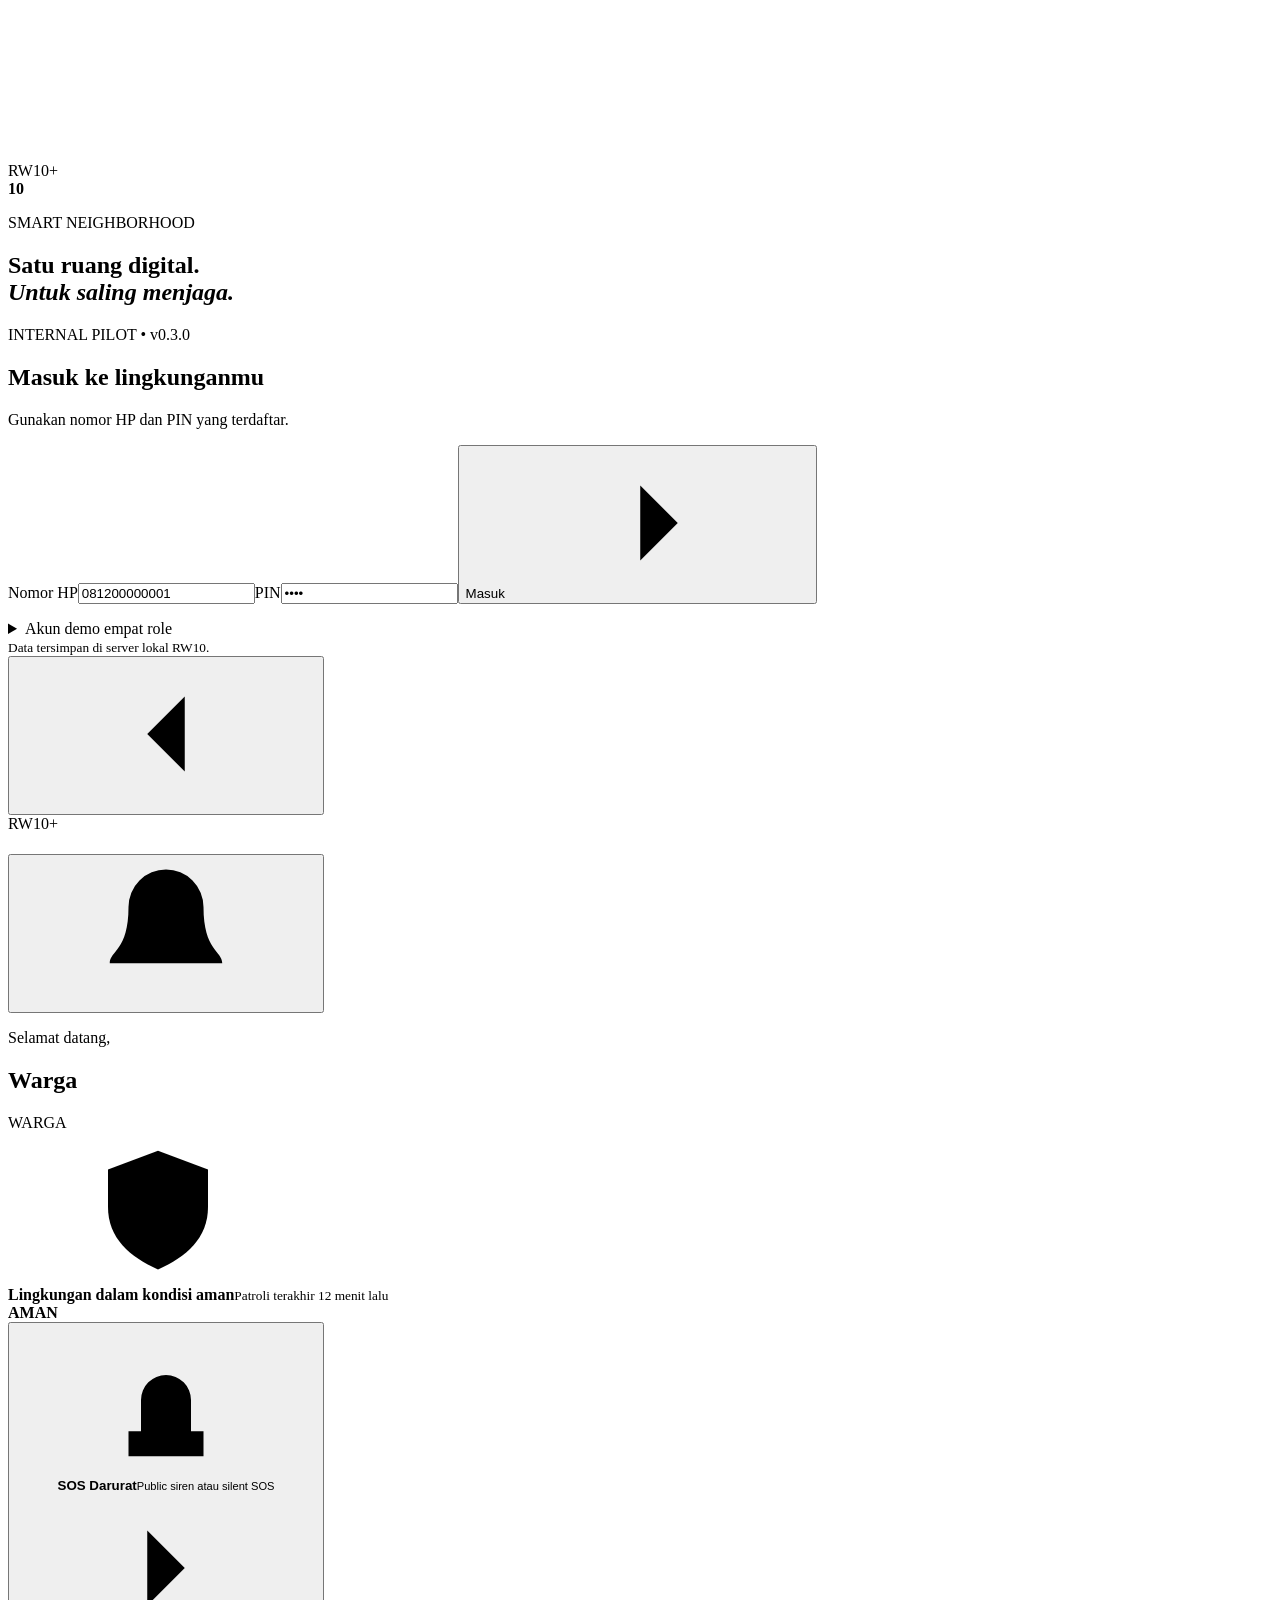
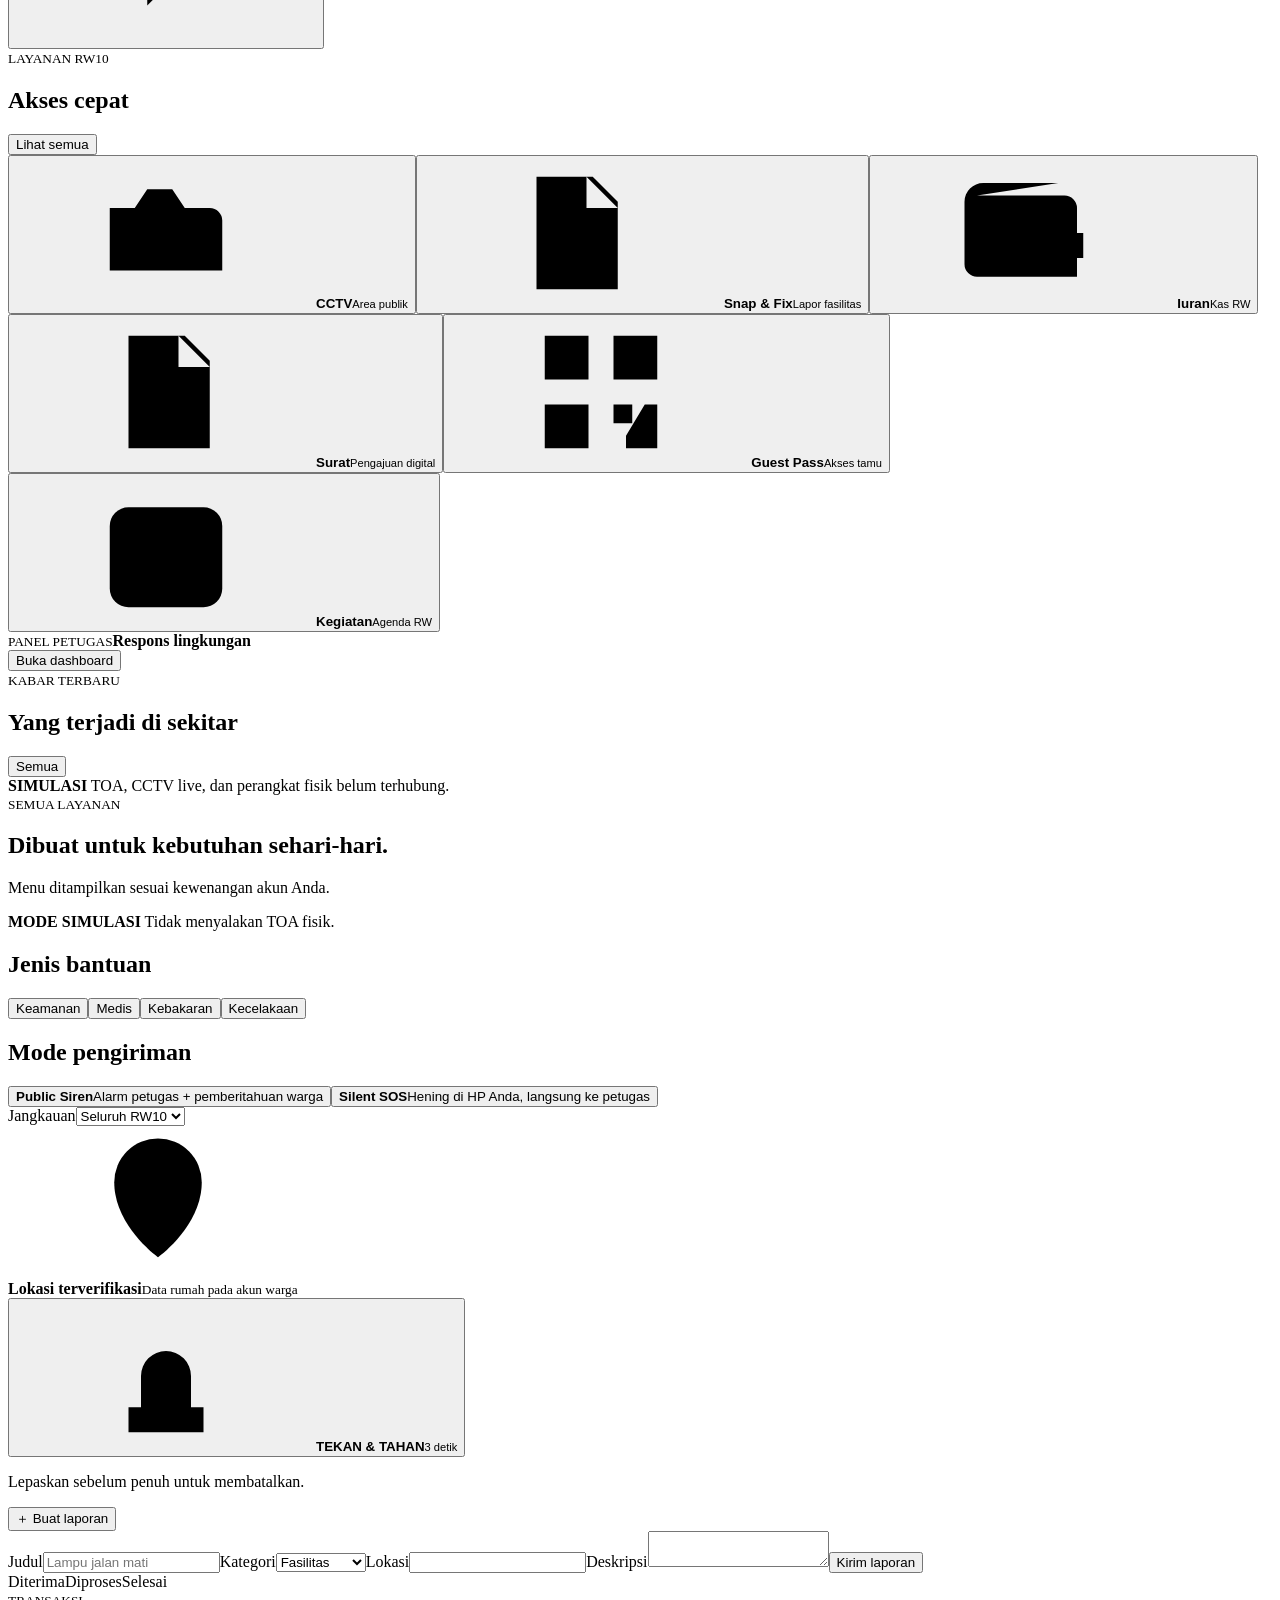
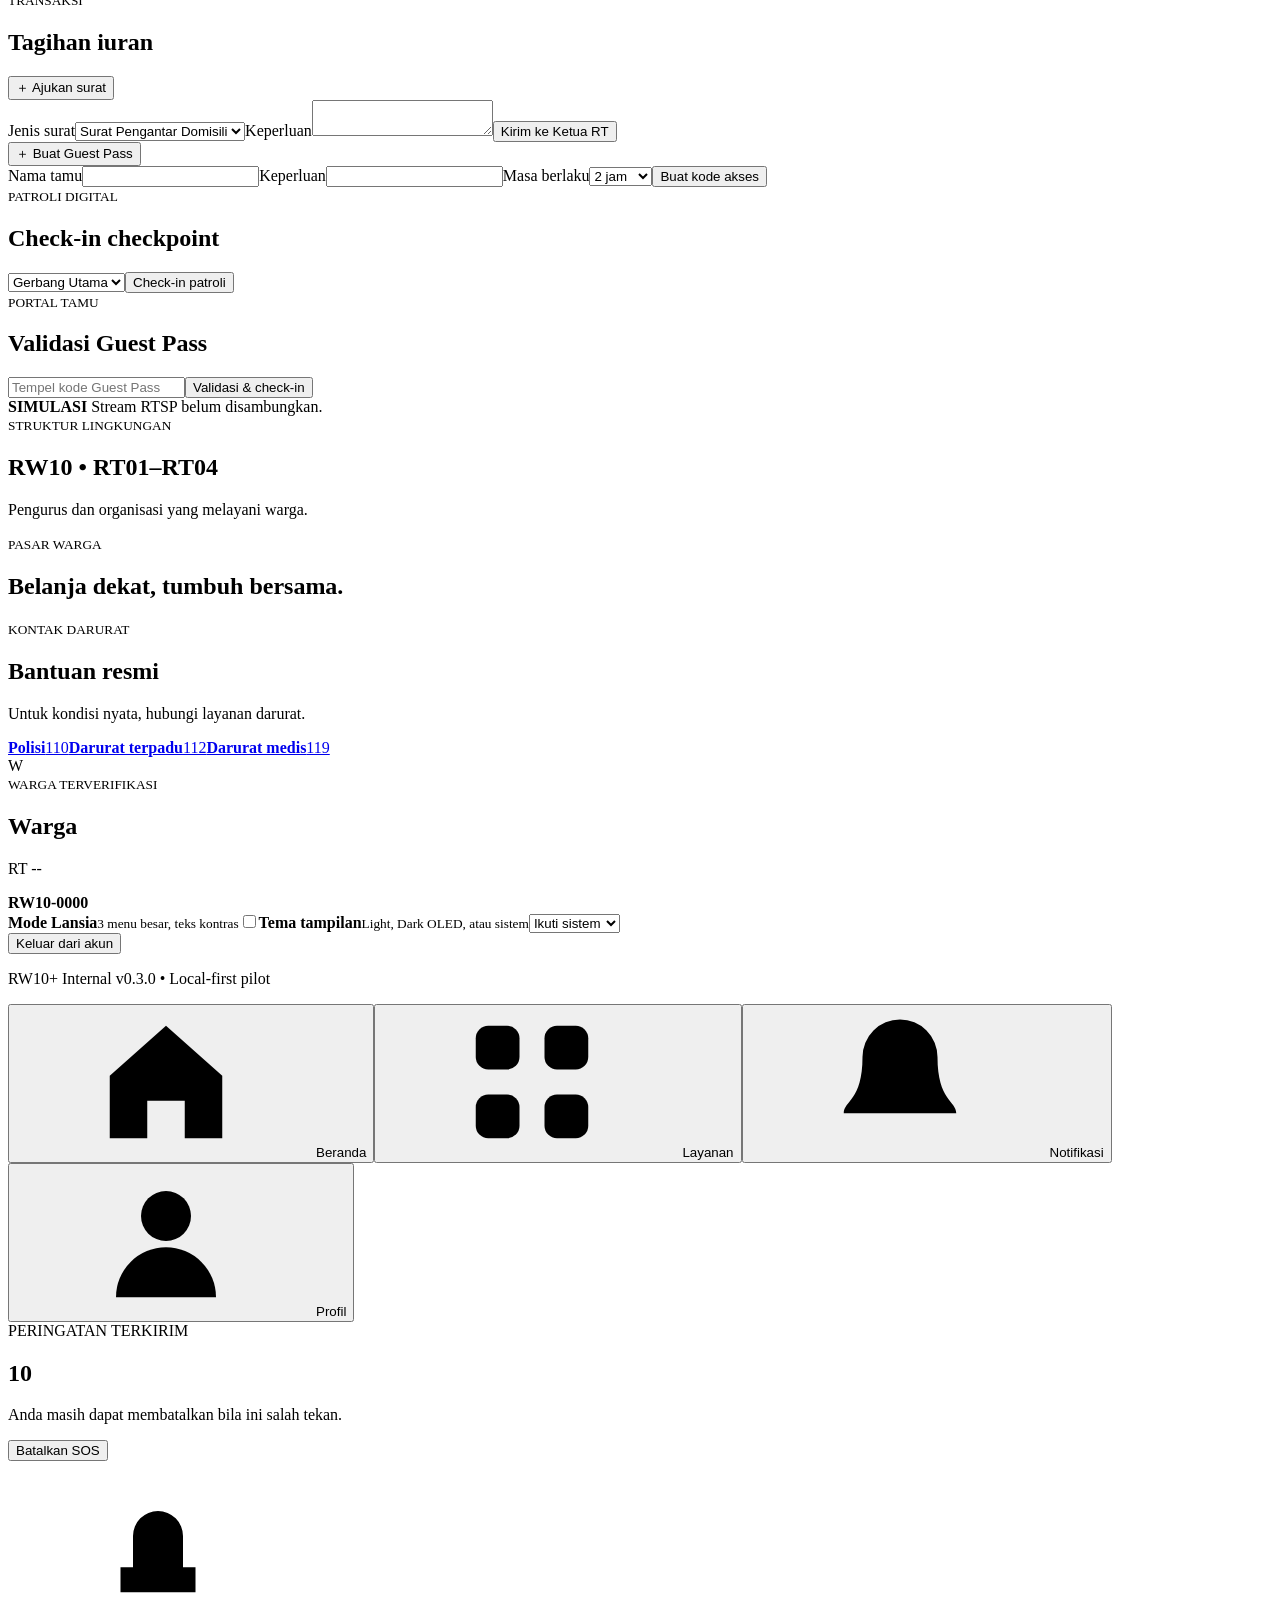
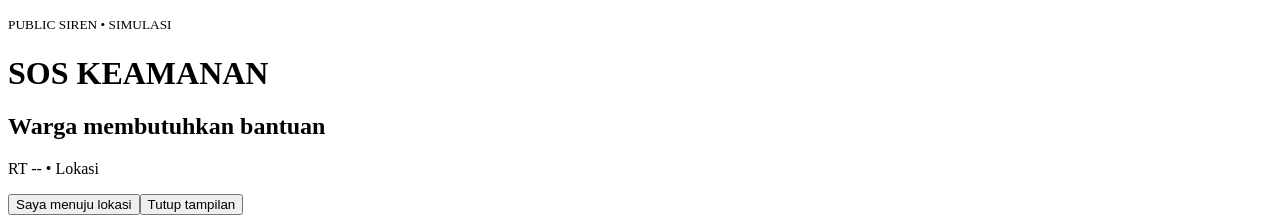
==== static/index.html @ 7b60e895 "Initial release RW10 Plus v0.3.0" ====
<!doctype html>
<html lang="id"><head><meta charset="utf-8"><meta name="viewport" content="width=device-width,initial-scale=1,viewport-fit=cover"><meta name="theme-color" content="#f5f7fb"><meta name="description" content="RW10+ — layanan digital warga RW10"><link rel="manifest" href="/manifest.webmanifest?v=0.3.0"><link rel="icon" href="/icon.svg" type="image/svg+xml"><link rel="stylesheet" href="/styles.css?v=0.3.0"><title>RW10+</title></head>
<body>
<svg class="sprite" aria-hidden="true">
<symbol id="i-home" viewBox="0 0 24 24"><path d="m3 11 9-8 9 8v10h-6v-6H9v6H3z"/></symbol><symbol id="i-grid" viewBox="0 0 24 24"><rect x="3" y="3" width="7" height="7" rx="2"/><rect x="14" y="3" width="7" height="7" rx="2"/><rect x="3" y="14" width="7" height="7" rx="2"/><rect x="14" y="14" width="7" height="7" rx="2"/></symbol><symbol id="i-bell" viewBox="0 0 24 24"><path d="M18 8a6 6 0 0 0-12 0c0 7-3 7-3 9h18c0-2-3-2-3-9M10 21h4"/></symbol><symbol id="i-user" viewBox="0 0 24 24"><circle cx="12" cy="8" r="4"/><path d="M4 21a8 8 0 0 1 16 0"/></symbol><symbol id="i-shield" viewBox="0 0 24 24"><path d="M12 3 4 6v6c0 5 3.5 8 8 10 4.5-2 8-5 8-10V6z"/><path d="m9 12 2 2 4-5"/></symbol><symbol id="i-sos" viewBox="0 0 24 24"><path d="M12 3v3M4.2 6.2l2.1 2.1M19.8 6.2l-2.1 2.1M3 14h3M18 14h3M8 17v-5a4 4 0 0 1 8 0v5M6 21h12v-4H6z"/></symbol><symbol id="i-camera" viewBox="0 0 24 24"><path d="M15 8h4a2 2 0 0 1 2 2v8H3V8h4l2-3h4l2 3Z"/><circle cx="12" cy="13" r="3"/></symbol><symbol id="i-report" viewBox="0 0 24 24"><path d="M6 3h9l4 4v14H6zM14 3v5h5M9 12h7M9 16h5"/></symbol><symbol id="i-wallet" viewBox="0 0 24 24"><path d="M4 6h14a2 2 0 0 1 2 2v11H4a2 2 0 0 1-2-2V7a3 3 0 0 1 3-3h12"/><path d="M15 12h6v4h-6z"/></symbol><symbol id="i-letter" viewBox="0 0 24 24"><path d="M6 3h9l4 4v14H6zM14 3v5h5M9 12h6M9 16h6"/></symbol><symbol id="i-qr" viewBox="0 0 24 24"><path d="M3 3h7v7H3zM14 3h7v7h-7zM3 14h7v7H3zM14 14h3v3h-3zM19 14h2v7h-5v-2M14 19v2"/></symbol><symbol id="i-patrol" viewBox="0 0 24 24"><path d="M12 21s7-5 7-12a7 7 0 1 0-14 0c0 7 7 12 7 12Z"/><circle cx="12" cy="9" r="2"/></symbol><symbol id="i-calendar" viewBox="0 0 24 24"><rect x="3" y="5" width="18" height="16" rx="3"/><path d="M8 3v4M16 3v4M3 10h18"/></symbol><symbol id="i-org" viewBox="0 0 24 24"><circle cx="12" cy="5" r="2"/><circle cx="5" cy="19" r="2"/><circle cx="19" cy="19" r="2"/><path d="M12 7v5M5 17v-3h14v3"/></symbol><symbol id="i-store" viewBox="0 0 24 24"><path d="M4 10v11h16V10M3 10l2-7h14l2 7a3 3 0 0 1-5 2 3 3 0 0 1-4 0 3 3 0 0 1-4 0 3 3 0 0 1-5-2Z"/></symbol><symbol id="i-vote" viewBox="0 0 24 24"><path d="m8 8 4-4 4 4-4 4zM5 13h14l2 8H3z"/></symbol><symbol id="i-phone" viewBox="0 0 24 24"><path d="M5 3h4l2 5-3 2c2 4 4 6 8 8l2-3 4 2v4c0 1-1 2-2 2C10 22 2 14 3 5c0-1 1-2 2-2Z"/></symbol><symbol id="i-chevron" viewBox="0 0 24 24"><path d="m9 18 6-6-6-6"/></symbol><symbol id="i-back" viewBox="0 0 24 24"><path d="m15 18-6-6 6-6"/></symbol><symbol id="i-moon" viewBox="0 0 24 24"><path d="M20 16A8 8 0 0 1 8 4a8 8 0 1 0 12 12Z"/></symbol>
</svg>
<main id="login" class="login"><section class="login-visual"><div class="brand">RW10<span>+</span></div><div class="signal"><i></i><i></i><i></i><b>10</b></div><div><p>SMART NEIGHBORHOOD</p><h1>Satu ruang digital.<br><em>Untuk saling menjaga.</em></h1></div></section><section class="login-card"><span class="version">INTERNAL PILOT • v0.3.0</span><h2>Masuk ke lingkunganmu</h2><p>Gunakan nomor HP dan PIN yang terdaftar.</p><form id="login-form"><label>Nomor HP<input id="phone" value="081200000001" inputmode="tel" autocomplete="username" required></label><label>PIN<input id="pin" value="0101" type="password" inputmode="numeric" autocomplete="current-password" required></label><button class="button primary" type="submit">Masuk <svg><use href="#i-chevron"/></svg></button><p id="login-error" class="error" role="alert"></p></form><details><summary>Akun demo empat role</summary><p>Warga 081200000001 / 0101<br>Ketua RT 081200000003 / 0303<br>Pengurus RW 081200000010 / 1010<br>Satpam 081200000002 / 0202</p></details><small class="secure">Data tersimpan di server lokal RW10.</small></section></main>
<div id="app" class="app hidden"><header class="topbar"><button id="back" class="icon-button hidden" aria-label="Kembali"><svg><use href="#i-back"/></svg></button><div id="top-brand" class="brand">RW10<span>+</span></div><h1 id="page-title" class="hidden"></h1><button class="icon-button" data-view="notifications" aria-label="Notifikasi"><svg><use href="#i-bell"/></svg><i id="notification-dot"></i></button></header><main class="content">
<section id="view-home" class="view active"><div class="hello"><div><p id="greeting">Selamat datang,</p><h1 id="user-name">Warga</h1></div><span id="role-pill" class="role-pill">WARGA</span></div><article id="safety-card" class="safety-card"><span><svg><use href="#i-shield"/></svg></span><div><strong id="safety-title">Lingkungan dalam kondisi aman</strong><small id="safety-detail">Patroli terakhir 12 menit lalu</small></div><b>AMAN</b></article><button class="sos-banner" data-view="sos"><span><svg><use href="#i-sos"/></svg></span><div><strong>SOS Darurat</strong><small>Public siren atau silent SOS</small></div><svg><use href="#i-chevron"/></svg></button><div class="section-title"><div><small>LAYANAN RW10</small><h2>Akses cepat</h2></div><button data-view="services">Lihat semua</button></div><div id="service-grid" class="service-grid"><button data-view="cctv" class="tile blue"><span><svg><use href="#i-camera"/></svg></span><strong>CCTV</strong><small>Area publik</small></button><button data-view="complaints" class="tile amber"><span><svg><use href="#i-report"/></svg></span><strong>Snap & Fix</strong><small>Lapor fasilitas</small></button><button data-view="dues" class="tile green"><span><svg><use href="#i-wallet"/></svg></span><strong>Iuran</strong><small>Kas RW</small></button><button data-view="letters" class="tile violet"><span><svg><use href="#i-letter"/></svg></span><strong>Surat</strong><small>Pengajuan digital</small></button><button data-view="guest" class="tile cyan"><span><svg><use href="#i-qr"/></svg></span><strong>Guest Pass</strong><small>Akses tamu</small></button><button data-view="activities" class="tile coral"><span><svg><use href="#i-calendar"/></svg></span><strong>Kegiatan</strong><small>Agenda RW</small></button></div><div id="staff-shortcut" class="staff-shortcut hidden"><div><small>PANEL PETUGAS</small><strong id="staff-summary">Respons lingkungan</strong></div><button data-view="operations">Buka dashboard</button></div><div class="section-title"><div><small>KABAR TERBARU</small><h2>Yang terjadi di sekitar</h2></div><button data-view="news">Semua</button></div><div id="home-feed" class="stack"></div><div class="simulation"><b>SIMULASI</b> TOA, CCTV live, dan perangkat fisik belum terhubung.</div></section>
<section id="view-services" class="view"><div class="page-lead"><small>SEMUA LAYANAN</small><h2>Dibuat untuk kebutuhan sehari-hari.</h2><p>Menu ditampilkan sesuai kewenangan akun Anda.</p></div><div id="all-services" class="directory"></div></section>
<section id="view-sos" class="view sos-page"><div class="simulation"><b>MODE SIMULASI</b> Tidak menyalakan TOA fisik.</div><h2>Jenis bantuan</h2><div id="sos-categories" class="choice-grid"><button class="active" data-value="keamanan">Keamanan</button><button data-value="medis">Medis</button><button data-value="kebakaran">Kebakaran</button><button data-value="kecelakaan">Kecelakaan</button></div><h2>Mode pengiriman</h2><div id="sos-modes" class="mode-cards"><button class="active" data-value="public"><b>Public Siren</b><span>Alarm petugas + pemberitahuan warga</span></button><button data-value="silent"><b>Silent SOS</b><span>Hening di HP Anda, langsung ke petugas</span></button></div><label>Jangkauan<select id="sos-scope"><option value="rw">Seluruh RW10</option><option value="rt">RT saya</option><option value="petugas">Petugas saja</option></select></label><div class="location"><svg><use href="#i-patrol"/></svg><div><strong id="sos-location">Lokasi terverifikasi</strong><small>Data rumah pada akun warga</small></div></div><div class="hold"><div id="hold-ring"></div><button id="hold-button"><svg><use href="#i-sos"/></svg><strong>TEKAN & TAHAN</strong><small>3 detik</small></button></div><p id="sos-help">Lepaskan sebelum penuh untuk membatalkan.</p></section>
<section id="view-complaints" class="view"><button id="new-complaint" class="button primary">＋ Buat laporan</button><form id="complaint-form" class="form-card hidden"><label>Judul<input id="complaint-title" placeholder="Lampu jalan mati" required></label><label>Kategori<select id="complaint-category"><option>Fasilitas</option><option>Kebersihan</option><option>Keamanan</option><option>Pelayanan</option></select></label><label>Lokasi<input id="complaint-location" required></label><label>Deskripsi<textarea id="complaint-description" required></textarea></label><button class="button primary">Kirim laporan</button></form><div class="kanban-labels"><span>Diterima</span><span>Diproses</span><span>Selesai</span></div><div id="complaint-list" class="stack"></div></section>
<section id="view-dues" class="view"><div id="finance-rings" class="rings"></div><div class="section-title"><div><small>TRANSAKSI</small><h2>Tagihan iuran</h2></div></div><div id="invoice-list" class="stack"></div></section>
<section id="view-letters" class="view"><button id="new-letter" class="button primary">＋ Ajukan surat</button><form id="letter-form" class="form-card hidden"><label>Jenis surat<select id="letter-type"><option>Surat Pengantar Domisili</option><option>Surat Pengantar SKCK</option><option>Surat Pengantar Usaha</option><option>Surat Keterangan Umum</option></select></label><label>Keperluan<textarea id="letter-purpose" required></textarea></label><button class="button primary">Kirim ke Ketua RT</button></form><div id="letter-list" class="stack"></div></section>
<section id="view-guest" class="view"><div id="guest-create"><button id="new-guest" class="button primary">＋ Buat Guest Pass</button><form id="guest-form" class="form-card hidden"><label>Nama tamu<input id="guest-name" required></label><label>Keperluan<input id="guest-purpose" required></label><label>Masa berlaku<select id="guest-duration"><option value="2">2 jam</option><option value="8">8 jam</option><option value="24">24 jam</option></select></label><button class="button primary">Buat kode akses</button></form></div><div id="guest-result"></div><div id="guest-list" class="stack"></div></section>
<section id="view-operations" class="view"><div id="active-alerts" class="stack"></div><div id="patrol-panel" class="panel hidden"><div class="section-title"><div><small>PATROLI DIGITAL</small><h2>Check-in checkpoint</h2></div></div><select id="checkpoint"><option>Gerbang Utama</option><option>Pos Utara</option><option>Lapangan</option><option>Pos RW10</option><option>Jalan RT 04</option></select><button id="patrol-checkin" class="button primary">Check-in patroli</button></div><div id="scan-panel" class="panel hidden"><div class="section-title"><div><small>PORTAL TAMU</small><h2>Validasi Guest Pass</h2></div></div><input id="scan-token" placeholder="Tempel kode Guest Pass"><button id="scan-guest" class="button primary">Validasi & check-in</button><div id="scan-result"></div></div></section>
<section id="view-cctv" class="view"><div id="camera-list" class="camera-list"></div><div class="simulation"><b>SIMULASI</b> Stream RTSP belum disambungkan.</div></section><section id="view-activities" class="view"><div id="activity-list" class="stack"></div></section><section id="view-news" class="view"><div id="news-list" class="stack"></div></section><section id="view-organization" class="view"><div class="hero-card"><small>STRUKTUR LINGKUNGAN</small><h2>RW10 • RT01–RT04</h2><p>Pengurus dan organisasi yang melayani warga.</p></div><div id="organization-list" class="stack"></div></section><section id="view-market" class="view"><div class="page-lead"><small>PASAR WARGA</small><h2>Belanja dekat, tumbuh bersama.</h2></div><div id="market-list" class="market-grid"></div></section><section id="view-voting" class="view"><div id="voting-list" class="stack"></div></section><section id="view-contacts" class="view"><div class="hero-card red"><small>KONTAK DARURAT</small><h2>Bantuan resmi</h2><p>Untuk kondisi nyata, hubungi layanan darurat.</p></div><div class="directory"><a href="tel:110"><b>Polisi</b><span>110</span></a><a href="tel:112"><b>Darurat terpadu</b><span>112</span></a><a href="tel:119"><b>Darurat medis</b><span>119</span></a></div></section>
<section id="view-notifications" class="view"><div id="notification-list" class="stack"></div></section><section id="view-profile" class="view"><article class="profile-card"><span id="avatar">W</span><div><small id="profile-role">WARGA TERVERIFIKASI</small><h2 id="profile-name">Warga</h2><p id="profile-address">RT --</p></div><b id="member-id">RW10-0000</b></article><div class="settings"><label><span><b>Mode Lansia</b><small>3 menu besar, teks kontras</small></span><input id="elderly-toggle" type="checkbox" role="switch"></label><label><span><b>Tema tampilan</b><small>Light, Dark OLED, atau sistem</small></span><select id="theme-select"><option value="system">Ikuti sistem</option><option value="light">Light</option><option value="dark">Dark OLED</option></select></label></div><button id="logout" class="button ghost danger">Keluar dari akun</button><p class="build">RW10+ Internal v0.3.0 • Local-first pilot</p></section>
</main><nav id="bottom-nav" class="bottom-nav"><button class="active" data-view="home"><svg><use href="#i-home"/></svg><span>Beranda</span></button><button data-view="services"><svg><use href="#i-grid"/></svg><span>Layanan</span></button><button data-view="notifications"><svg><use href="#i-bell"/></svg><span>Notifikasi</span></button><button data-view="profile"><svg><use href="#i-user"/></svg><span>Profil</span></button></nav></div>
<div id="cancel-overlay" class="overlay hidden"><div class="modal emergency-modal"><span>PERINGATAN TERKIRIM</span><h2 id="cancel-count">10</h2><p>Anda masih dapat membatalkan bila ini salah tekan.</p><button id="cancel-sos" class="button light">Batalkan SOS</button></div></div><div id="alarm-overlay" class="overlay alarm hidden"><div class="alarm-icon"><svg><use href="#i-sos"/></svg></div><small id="alarm-mode">PUBLIC SIREN • SIMULASI</small><h1 id="alarm-title">SOS KEAMANAN</h1><h2 id="alarm-person">Warga membutuhkan bantuan</h2><p id="alarm-place">RT -- • Lokasi</p><button id="respond-sos" class="button light">Saya menuju lokasi</button><button id="dismiss-alarm" class="button outline-light">Tutup tampilan</button></div><div id="toast" class="toast hidden" role="status"></div><script src="/app.js?v=0.3.0" defer></script></body></html>
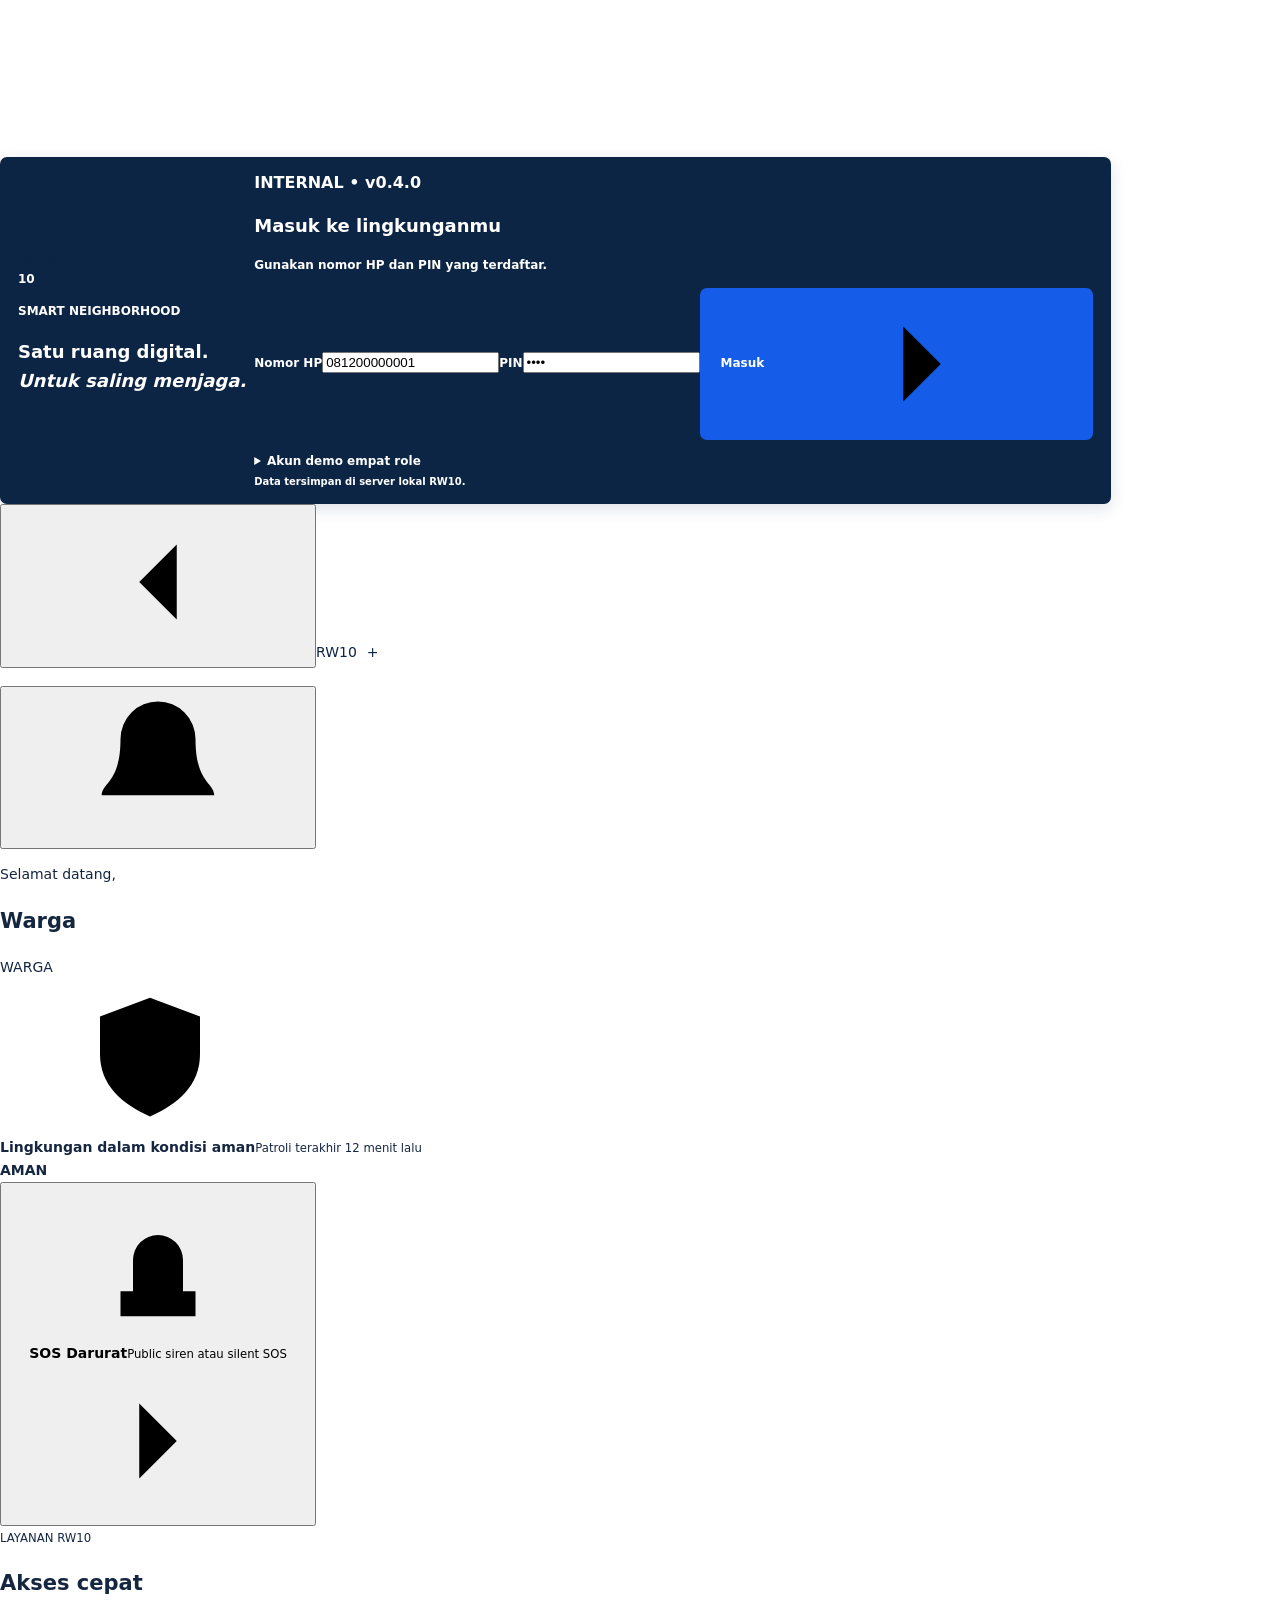
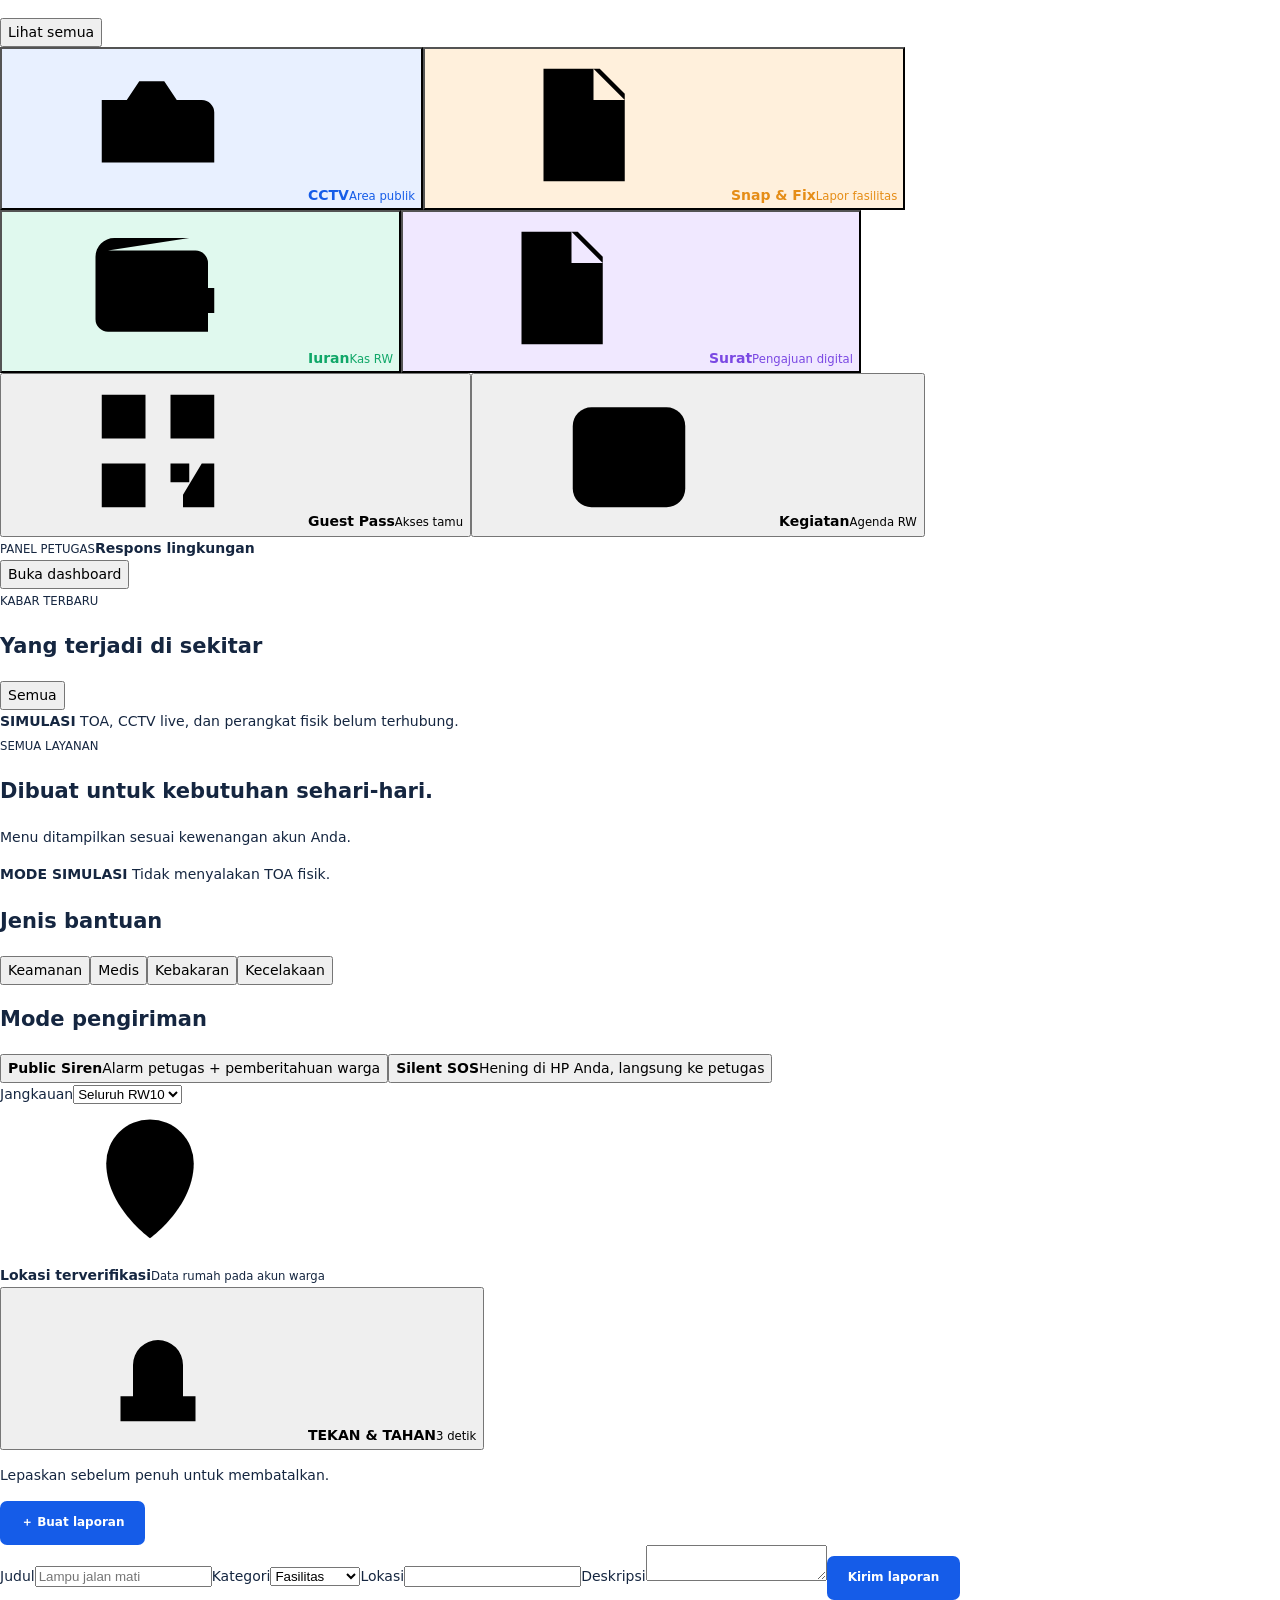
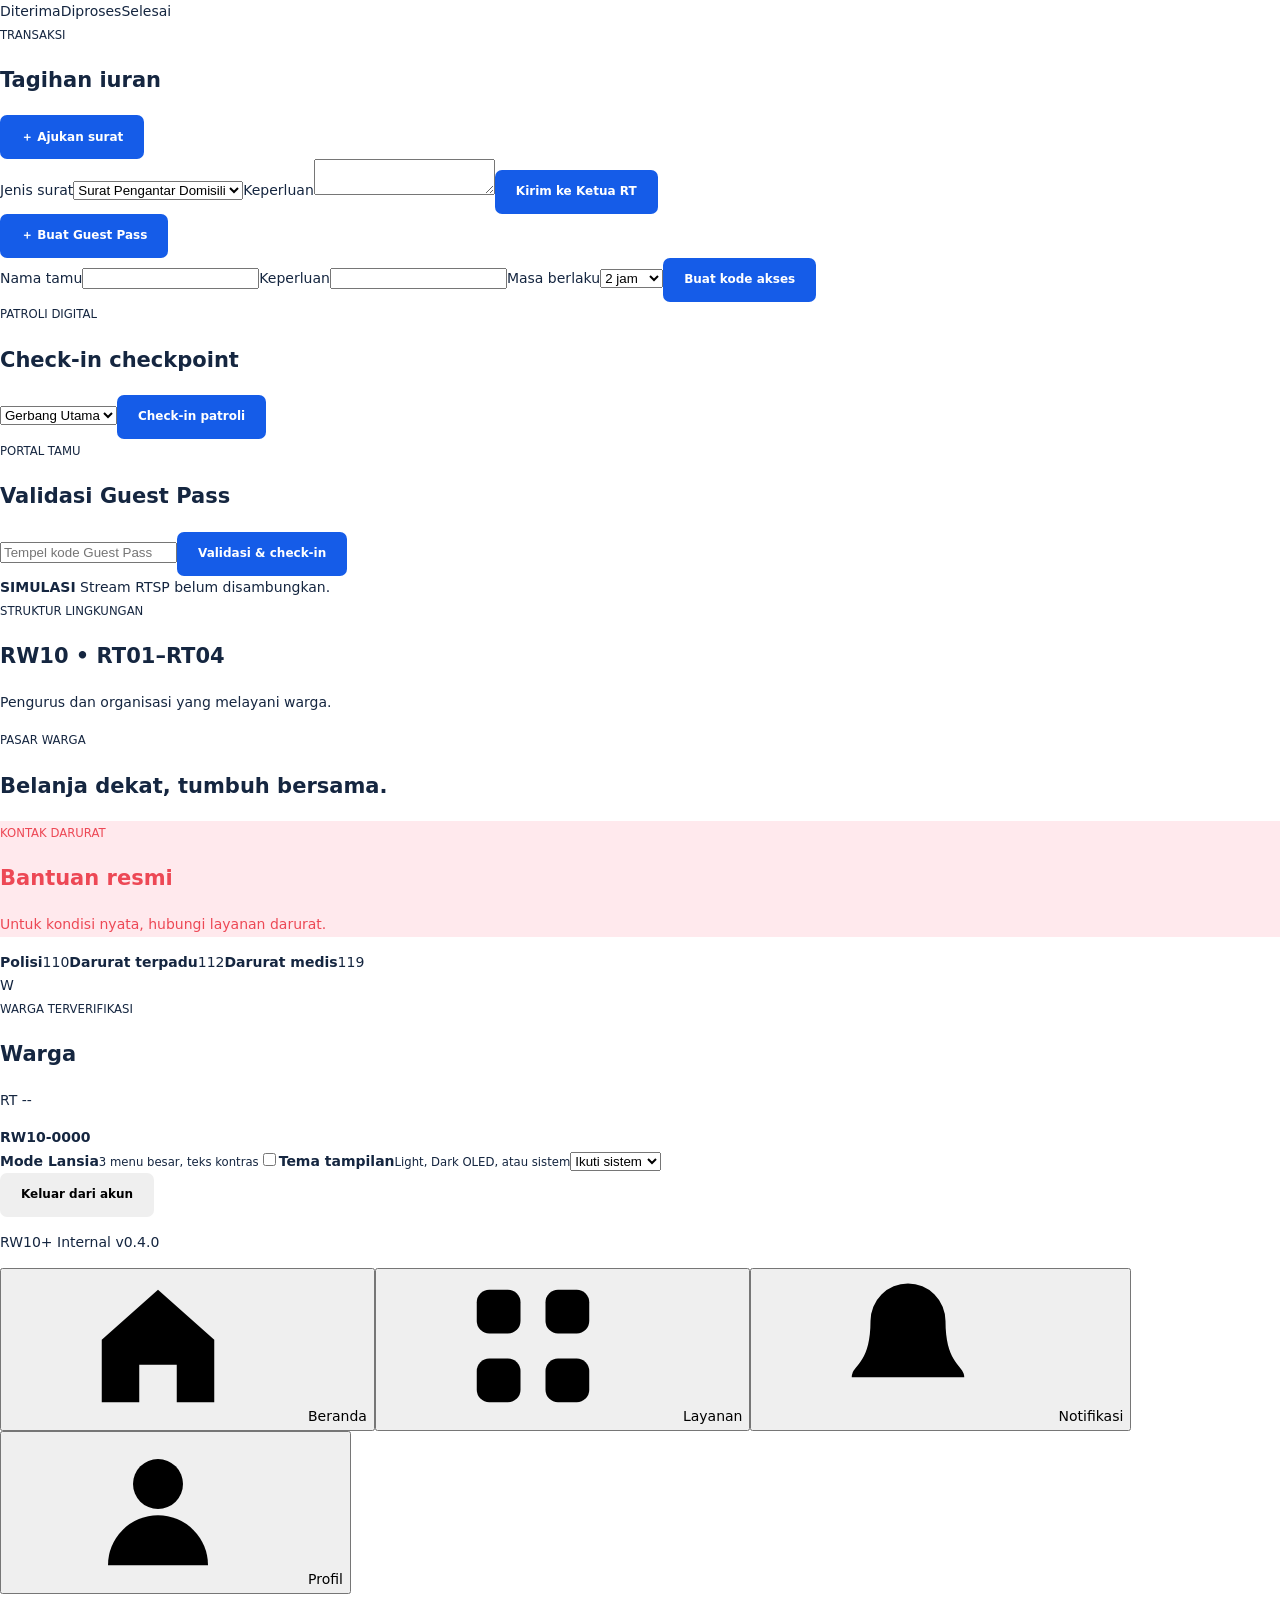
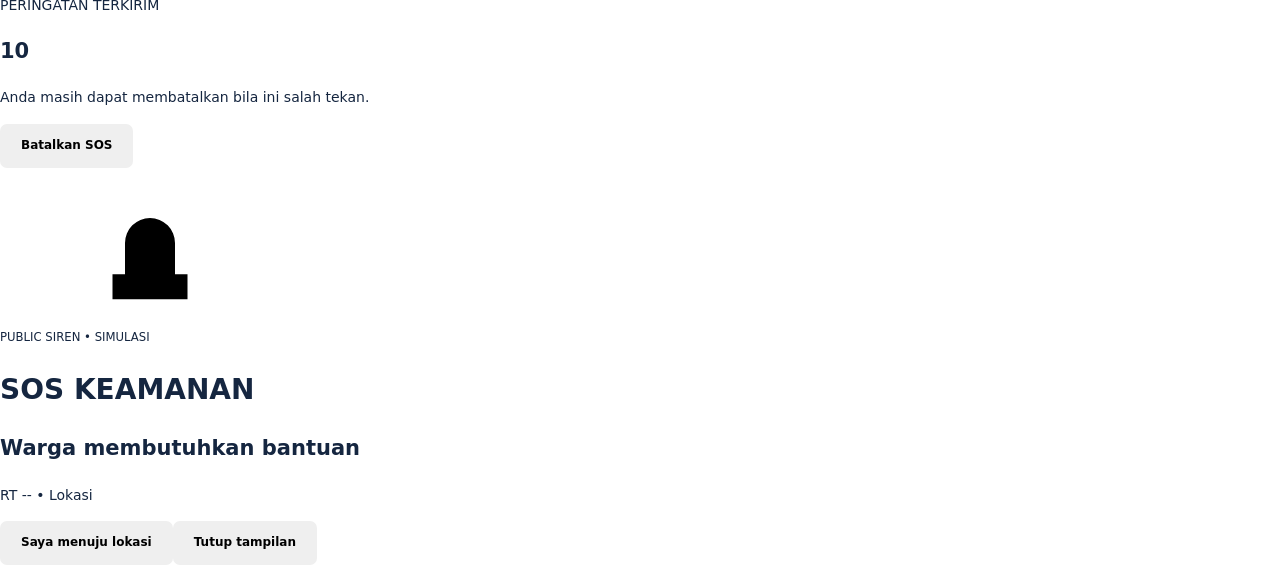
==== commit 999ad2b9: "apple" ====
--- a/static/index.html
+++ b/static/index.html
@@ -1,10 +1,10 @@
 <!doctype html>
-<html lang="id"><head><meta charset="utf-8"><meta name="viewport" content="width=device-width,initial-scale=1,viewport-fit=cover"><meta name="theme-color" content="#f5f7fb"><meta name="description" content="RW10+ — layanan digital warga RW10"><link rel="manifest" href="/manifest.webmanifest?v=0.3.0"><link rel="icon" href="/icon.svg" type="image/svg+xml"><link rel="stylesheet" href="/styles.css?v=0.3.0"><title>RW10+</title></head>
+<html lang="id"><head><meta charset="utf-8"><meta name="viewport" content="width=device-width,initial-scale=1,viewport-fit=cover"><meta name="theme-color" content="#f5f5f7"><meta name="description" content="RW10+ — layanan digital warga RW10"><link rel="manifest" href="/manifest.webmanifest?v=0.3.0"><link rel="icon" href="/icon.svg" type="image/svg+xml"><link rel="stylesheet" href="/styles.css?v=0.3.0"><link rel="stylesheet" href="/apple-ui.css?v=1.0.0"><title>RW10+ Pabuaran</title></head>
 <body>
 <svg class="sprite" aria-hidden="true">
 <symbol id="i-home" viewBox="0 0 24 24"><path d="m3 11 9-8 9 8v10h-6v-6H9v6H3z"/></symbol><symbol id="i-grid" viewBox="0 0 24 24"><rect x="3" y="3" width="7" height="7" rx="2"/><rect x="14" y="3" width="7" height="7" rx="2"/><rect x="3" y="14" width="7" height="7" rx="2"/><rect x="14" y="14" width="7" height="7" rx="2"/></symbol><symbol id="i-bell" viewBox="0 0 24 24"><path d="M18 8a6 6 0 0 0-12 0c0 7-3 7-3 9h18c0-2-3-2-3-9M10 21h4"/></symbol><symbol id="i-user" viewBox="0 0 24 24"><circle cx="12" cy="8" r="4"/><path d="M4 21a8 8 0 0 1 16 0"/></symbol><symbol id="i-shield" viewBox="0 0 24 24"><path d="M12 3 4 6v6c0 5 3.5 8 8 10 4.5-2 8-5 8-10V6z"/><path d="m9 12 2 2 4-5"/></symbol><symbol id="i-sos" viewBox="0 0 24 24"><path d="M12 3v3M4.2 6.2l2.1 2.1M19.8 6.2l-2.1 2.1M3 14h3M18 14h3M8 17v-5a4 4 0 0 1 8 0v5M6 21h12v-4H6z"/></symbol><symbol id="i-camera" viewBox="0 0 24 24"><path d="M15 8h4a2 2 0 0 1 2 2v8H3V8h4l2-3h4l2 3Z"/><circle cx="12" cy="13" r="3"/></symbol><symbol id="i-report" viewBox="0 0 24 24"><path d="M6 3h9l4 4v14H6zM14 3v5h5M9 12h7M9 16h5"/></symbol><symbol id="i-wallet" viewBox="0 0 24 24"><path d="M4 6h14a2 2 0 0 1 2 2v11H4a2 2 0 0 1-2-2V7a3 3 0 0 1 3-3h12"/><path d="M15 12h6v4h-6z"/></symbol><symbol id="i-letter" viewBox="0 0 24 24"><path d="M6 3h9l4 4v14H6zM14 3v5h5M9 12h6M9 16h6"/></symbol><symbol id="i-qr" viewBox="0 0 24 24"><path d="M3 3h7v7H3zM14 3h7v7h-7zM3 14h7v7H3zM14 14h3v3h-3zM19 14h2v7h-5v-2M14 19v2"/></symbol><symbol id="i-patrol" viewBox="0 0 24 24"><path d="M12 21s7-5 7-12a7 7 0 1 0-14 0c0 7 7 12 7 12Z"/><circle cx="12" cy="9" r="2"/></symbol><symbol id="i-calendar" viewBox="0 0 24 24"><rect x="3" y="5" width="18" height="16" rx="3"/><path d="M8 3v4M16 3v4M3 10h18"/></symbol><symbol id="i-org" viewBox="0 0 24 24"><circle cx="12" cy="5" r="2"/><circle cx="5" cy="19" r="2"/><circle cx="19" cy="19" r="2"/><path d="M12 7v5M5 17v-3h14v3"/></symbol><symbol id="i-store" viewBox="0 0 24 24"><path d="M4 10v11h16V10M3 10l2-7h14l2 7a3 3 0 0 1-5 2 3 3 0 0 1-4 0 3 3 0 0 1-4 0 3 3 0 0 1-5-2Z"/></symbol><symbol id="i-vote" viewBox="0 0 24 24"><path d="m8 8 4-4 4 4-4 4zM5 13h14l2 8H3z"/></symbol><symbol id="i-phone" viewBox="0 0 24 24"><path d="M5 3h4l2 5-3 2c2 4 4 6 8 8l2-3 4 2v4c0 1-1 2-2 2C10 22 2 14 3 5c0-1 1-2 2-2Z"/></symbol><symbol id="i-chevron" viewBox="0 0 24 24"><path d="m9 18 6-6-6-6"/></symbol><symbol id="i-back" viewBox="0 0 24 24"><path d="m15 18-6-6 6-6"/></symbol><symbol id="i-moon" viewBox="0 0 24 24"><path d="M20 16A8 8 0 0 1 8 4a8 8 0 1 0 12 12Z"/></symbol>
 </svg>
-<main id="login" class="login"><section class="login-visual"><div class="brand">RW10<span>+</span></div><div class="signal"><i></i><i></i><i></i><b>10</b></div><div><p>SMART NEIGHBORHOOD</p><h1>Satu ruang digital.<br><em>Untuk saling menjaga.</em></h1></div></section><section class="login-card"><span class="version">INTERNAL PILOT • v0.3.0</span><h2>Masuk ke lingkunganmu</h2><p>Gunakan nomor HP dan PIN yang terdaftar.</p><form id="login-form"><label>Nomor HP<input id="phone" value="081200000001" inputmode="tel" autocomplete="username" required></label><label>PIN<input id="pin" value="0101" type="password" inputmode="numeric" autocomplete="current-password" required></label><button class="button primary" type="submit">Masuk <svg><use href="#i-chevron"/></svg></button><p id="login-error" class="error" role="alert"></p></form><details><summary>Akun demo empat role</summary><p>Warga 081200000001 / 0101<br>Ketua RT 081200000003 / 0303<br>Pengurus RW 081200000010 / 1010<br>Satpam 081200000002 / 0202</p></details><small class="secure">Data tersimpan di server lokal RW10.</small></section></main>
+<main id="login" class="login"><section class="login-visual"><div class="brand">RW10<span>+</span></div><div class="signal"><i></i><i></i><i></i><b>10</b></div><div><p>SMART NEIGHBORHOOD</p><h1>Satu ruang digital.<br><em>Untuk saling menjaga.</em></h1></div></section><section class="login-card"><span class="version">INTERNAL • v0.4.0</span><h2>Masuk ke lingkunganmu</h2><p>Gunakan nomor HP dan PIN yang terdaftar.</p><form id="login-form"><label>Nomor HP<input id="phone" value="081200000001" inputmode="tel" autocomplete="username" required></label><label>PIN<input id="pin" value="0101" type="password" inputmode="numeric" autocomplete="current-password" required></label><button class="button primary" type="submit">Masuk <svg><use href="#i-chevron"/></svg></button><p id="login-error" class="error" role="alert"></p></form><details><summary>Akun demo empat role</summary><p>Warga 081200000001 / 0101<br>Ketua RT 081200000003 / 0303<br>Pengurus RW 081200000010 / 1010<br>Satpam 081200000002 / 0202</p></details><small class="secure">Data tersimpan di server lokal RW10.</small></section></main>
 <div id="app" class="app hidden"><header class="topbar"><button id="back" class="icon-button hidden" aria-label="Kembali"><svg><use href="#i-back"/></svg></button><div id="top-brand" class="brand">RW10<span>+</span></div><h1 id="page-title" class="hidden"></h1><button class="icon-button" data-view="notifications" aria-label="Notifikasi"><svg><use href="#i-bell"/></svg><i id="notification-dot"></i></button></header><main class="content">
 <section id="view-home" class="view active"><div class="hello"><div><p id="greeting">Selamat datang,</p><h1 id="user-name">Warga</h1></div><span id="role-pill" class="role-pill">WARGA</span></div><article id="safety-card" class="safety-card"><span><svg><use href="#i-shield"/></svg></span><div><strong id="safety-title">Lingkungan dalam kondisi aman</strong><small id="safety-detail">Patroli terakhir 12 menit lalu</small></div><b>AMAN</b></article><button class="sos-banner" data-view="sos"><span><svg><use href="#i-sos"/></svg></span><div><strong>SOS Darurat</strong><small>Public siren atau silent SOS</small></div><svg><use href="#i-chevron"/></svg></button><div class="section-title"><div><small>LAYANAN RW10</small><h2>Akses cepat</h2></div><button data-view="services">Lihat semua</button></div><div id="service-grid" class="service-grid"><button data-view="cctv" class="tile blue"><span><svg><use href="#i-camera"/></svg></span><strong>CCTV</strong><small>Area publik</small></button><button data-view="complaints" class="tile amber"><span><svg><use href="#i-report"/></svg></span><strong>Snap & Fix</strong><small>Lapor fasilitas</small></button><button data-view="dues" class="tile green"><span><svg><use href="#i-wallet"/></svg></span><strong>Iuran</strong><small>Kas RW</small></button><button data-view="letters" class="tile violet"><span><svg><use href="#i-letter"/></svg></span><strong>Surat</strong><small>Pengajuan digital</small></button><button data-view="guest" class="tile cyan"><span><svg><use href="#i-qr"/></svg></span><strong>Guest Pass</strong><small>Akses tamu</small></button><button data-view="activities" class="tile coral"><span><svg><use href="#i-calendar"/></svg></span><strong>Kegiatan</strong><small>Agenda RW</small></button></div><div id="staff-shortcut" class="staff-shortcut hidden"><div><small>PANEL PETUGAS</small><strong id="staff-summary">Respons lingkungan</strong></div><button data-view="operations">Buka dashboard</button></div><div class="section-title"><div><small>KABAR TERBARU</small><h2>Yang terjadi di sekitar</h2></div><button data-view="news">Semua</button></div><div id="home-feed" class="stack"></div><div class="simulation"><b>SIMULASI</b> TOA, CCTV live, dan perangkat fisik belum terhubung.</div></section>
 <section id="view-services" class="view"><div class="page-lead"><small>SEMUA LAYANAN</small><h2>Dibuat untuk kebutuhan sehari-hari.</h2><p>Menu ditampilkan sesuai kewenangan akun Anda.</p></div><div id="all-services" class="directory"></div></section>
@@ -15,6 +15,6 @@
 <section id="view-guest" class="view"><div id="guest-create"><button id="new-guest" class="button primary">＋ Buat Guest Pass</button><form id="guest-form" class="form-card hidden"><label>Nama tamu<input id="guest-name" required></label><label>Keperluan<input id="guest-purpose" required></label><label>Masa berlaku<select id="guest-duration"><option value="2">2 jam</option><option value="8">8 jam</option><option value="24">24 jam</option></select></label><button class="button primary">Buat kode akses</button></form></div><div id="guest-result"></div><div id="guest-list" class="stack"></div></section>
 <section id="view-operations" class="view"><div id="active-alerts" class="stack"></div><div id="patrol-panel" class="panel hidden"><div class="section-title"><div><small>PATROLI DIGITAL</small><h2>Check-in checkpoint</h2></div></div><select id="checkpoint"><option>Gerbang Utama</option><option>Pos Utara</option><option>Lapangan</option><option>Pos RW10</option><option>Jalan RT 04</option></select><button id="patrol-checkin" class="button primary">Check-in patroli</button></div><div id="scan-panel" class="panel hidden"><div class="section-title"><div><small>PORTAL TAMU</small><h2>Validasi Guest Pass</h2></div></div><input id="scan-token" placeholder="Tempel kode Guest Pass"><button id="scan-guest" class="button primary">Validasi & check-in</button><div id="scan-result"></div></div></section>
 <section id="view-cctv" class="view"><div id="camera-list" class="camera-list"></div><div class="simulation"><b>SIMULASI</b> Stream RTSP belum disambungkan.</div></section><section id="view-activities" class="view"><div id="activity-list" class="stack"></div></section><section id="view-news" class="view"><div id="news-list" class="stack"></div></section><section id="view-organization" class="view"><div class="hero-card"><small>STRUKTUR LINGKUNGAN</small><h2>RW10 • RT01–RT04</h2><p>Pengurus dan organisasi yang melayani warga.</p></div><div id="organization-list" class="stack"></div></section><section id="view-market" class="view"><div class="page-lead"><small>PASAR WARGA</small><h2>Belanja dekat, tumbuh bersama.</h2></div><div id="market-list" class="market-grid"></div></section><section id="view-voting" class="view"><div id="voting-list" class="stack"></div></section><section id="view-contacts" class="view"><div class="hero-card red"><small>KONTAK DARURAT</small><h2>Bantuan resmi</h2><p>Untuk kondisi nyata, hubungi layanan darurat.</p></div><div class="directory"><a href="tel:110"><b>Polisi</b><span>110</span></a><a href="tel:112"><b>Darurat terpadu</b><span>112</span></a><a href="tel:119"><b>Darurat medis</b><span>119</span></a></div></section>
-<section id="view-notifications" class="view"><div id="notification-list" class="stack"></div></section><section id="view-profile" class="view"><article class="profile-card"><span id="avatar">W</span><div><small id="profile-role">WARGA TERVERIFIKASI</small><h2 id="profile-name">Warga</h2><p id="profile-address">RT --</p></div><b id="member-id">RW10-0000</b></article><div class="settings"><label><span><b>Mode Lansia</b><small>3 menu besar, teks kontras</small></span><input id="elderly-toggle" type="checkbox" role="switch"></label><label><span><b>Tema tampilan</b><small>Light, Dark OLED, atau sistem</small></span><select id="theme-select"><option value="system">Ikuti sistem</option><option value="light">Light</option><option value="dark">Dark OLED</option></select></label></div><button id="logout" class="button ghost danger">Keluar dari akun</button><p class="build">RW10+ Internal v0.3.0 • Local-first pilot</p></section>
+<section id="view-notifications" class="view"><div id="notification-list" class="stack"></div></section><section id="view-profile" class="view"><article class="profile-card"><span id="avatar">W</span><div><small id="profile-role">WARGA TERVERIFIKASI</small><h2 id="profile-name">Warga</h2><p id="profile-address">RT --</p></div><b id="member-id">RW10-0000</b></article><div class="settings"><label><span><b>Mode Lansia</b><small>3 menu besar, teks kontras</small></span><input id="elderly-toggle" type="checkbox" role="switch"></label><label><span><b>Tema tampilan</b><small>Light, Dark OLED, atau sistem</small></span><select id="theme-select"><option value="system">Ikuti sistem</option><option value="light">Light</option><option value="dark">Dark OLED</option></select></label></div><button id="logout" class="button ghost danger">Keluar dari akun</button><p class="build">RW10+ Internal v0.4.0</p></section>
 </main><nav id="bottom-nav" class="bottom-nav"><button class="active" data-view="home"><svg><use href="#i-home"/></svg><span>Beranda</span></button><button data-view="services"><svg><use href="#i-grid"/></svg><span>Layanan</span></button><button data-view="notifications"><svg><use href="#i-bell"/></svg><span>Notifikasi</span></button><button data-view="profile"><svg><use href="#i-user"/></svg><span>Profil</span></button></nav></div>
 <div id="cancel-overlay" class="overlay hidden"><div class="modal emergency-modal"><span>PERINGATAN TERKIRIM</span><h2 id="cancel-count">10</h2><p>Anda masih dapat membatalkan bila ini salah tekan.</p><button id="cancel-sos" class="button light">Batalkan SOS</button></div></div><div id="alarm-overlay" class="overlay alarm hidden"><div class="alarm-icon"><svg><use href="#i-sos"/></svg></div><small id="alarm-mode">PUBLIC SIREN • SIMULASI</small><h1 id="alarm-title">SOS KEAMANAN</h1><h2 id="alarm-person">Warga membutuhkan bantuan</h2><p id="alarm-place">RT -- • Lokasi</p><button id="respond-sos" class="button light">Saya menuju lokasi</button><button id="dismiss-alarm" class="button outline-light">Tutup tampilan</button></div><div id="toast" class="toast hidden" role="status"></div><script src="/app.js?v=0.3.0" defer></script></body></html>
--- a/styles.css
+++ b/styles.css
@@ -0,0 +1,14 @@
+:root{--navy:#0d2545;--blue:#155ce8;--ink:#152640;--muted:#64748b;--line:#e5ebf2;--bg:#fff;--wash:#f4f8fe;--font:'Plus Jakarta Sans',Inter,ui-sans-serif,system-ui,-apple-system,'Segoe UI',sans-serif}*{box-sizing:border-box}html{scroll-behavior:smooth;scroll-padding-top:100px}body{margin:0;background:var(--bg);color:var(--ink);font-family:var(--font);-webkit-font-smoothing:antialiased;font-size:14px;line-height:1.65}a{color:inherit;text-decoration:none}img{max-width:100%;display:block}button{font:inherit}.container{width:min(1216px,calc(100% - 64px));margin-inline:auto}.skip{position:absolute;left:-9999px}.skip:focus{left:10px;top:10px;z-index:20;background:white;padding:8px}.header{height:80px;background:white;position:sticky;top:0;z-index:30;border-bottom:1px solid var(--line)}.header-inner{height:100%;display:flex;align-items:center;gap:36px}.brand{display:inline-flex;align-items:center;gap:10px;white-space:nowrap;color:var(--navy);line-height:1}.brand-icon{width:43px;height:43px;color:white;display:grid;place-items:center;background:var(--blue);font-size:32px;font-weight:700;clip-path:polygon(50% 0,100% 45%,89% 45%,89% 100%,11% 100%,11% 45%,0 45%)}.brand b{display:block;font-size:23px;letter-spacing:-1.1px}.brand small{display:block;font-size:10px;font-weight:850;letter-spacing:.8px}.nav{display:flex;align-items:center;gap:23px;margin:auto}.nav a{font-size:12px;font-weight:750;color:#2e4059;padding:29px 0 26px;border-bottom:3px solid transparent;white-space:nowrap}.nav a:hover,.nav .active{color:var(--blue);border-bottom-color:var(--blue)}.login,.button{display:inline-flex;align-items:center;justify-content:center;gap:8px;border-radius:7px;font-weight:780;white-space:nowrap}.login{background:var(--navy);color:white;padding:13px 18px;font-size:12px;box-shadow:0 5px 16px #102e5622}.login span{font-size:16px}.menu-toggle{display:none}.hero{background:#eaf4ff;overflow:hidden}.hero-inner{display:grid;grid-template-columns:44% 56%;min-height:487px;align-items:stretch}.hero-copy{padding:82px 28px 44px 0;position:relative;z-index:1}.overline{display:block;color:var(--blue);letter-spacing:1.4px;font-size:10px;font-weight:850;margin-bottom:16px}.hero h1{font-weight:850;font-size:clamp(34px,4.1vw,58px);line-height:1.13;letter-spacing:-2.5px;color:var(--navy);margin:0 0 22px}.hero h1 em{font-style:normal;color:var(--blue)}.hero-copy>p{font-size:16px;line-height:1.7;max-width:440px;margin:0;color:#40516a}.hero-actions{display:flex;gap:12px;flex-wrap:wrap;margin-top:27px}.button{min-height:44px;padding:0 20px;border:1px solid transparent;font-size:12px;transition:transform .2s,box-shadow .2s}.button:hover,.login:hover{transform:translateY(-2px);box-shadow:0 7px 17px #113a771f}.primary{background:var(--blue);color:white}.outline{background:white;color:var(--blue);border-color:#b7cdf8}.white{background:white;color:var(--blue)}.hero-notes{display:flex;gap:18px;margin-top:43px;flex-wrap:wrap;color:#657894;font-size:11px;font-weight:700}.hero-photo{position:relative;min-height:480px;overflow:hidden}.hero-photo:before{content:'';position:absolute;inset:0;z-index:1;background:linear-gradient(90deg,#eaf4ff 0,rgba(234,244,255,.82) 12%,transparent 39%)}.hero-photo>img{height:100%;width:100%;object-fit:cover;object-position:51% 52%}.photo-caption{position:absolute;bottom:20px;right:20px;z-index:2;border:1px solid #ffffff80;background:#0e2545d6;color:#fff;border-radius:10px;padding:10px 14px;backdrop-filter:blur(8px)}.photo-caption strong,.photo-caption small{display:block}.photo-caption strong{font-size:12px}.photo-caption small{font-size:10px;color:#d5e0f2}.services-wrap{background:white;position:relative}.services{display:grid;grid-template-columns:repeat(6,minmax(0,1fr));border:1px solid #e7edf6;border-radius:14px;box-shadow:0 12px 32px #132f5a0d;transform:translateY(-23px);background:white;padding:16px}.service{padding:16px 10px;min-height:147px;position:relative;display:flex;flex-direction:column;align-items:flex-start;gap:4px;border-right:1px solid var(--line);transition:background .2s}.service:last-child{border:0}.service:hover{background:#f7faff}.service-icon{width:44px;height:44px;display:grid;place-items:center;font-size:24px;border-radius:13px;margin-bottom:7px;font-style:normal}.service b{font-size:12px;color:#0c2040;line-height:1.3}.service small{color:var(--muted);font-size:10px;line-height:1.45}.service i{position:absolute;right:12px;bottom:14px;color:#155ce8;font-style:normal}.blue{color:#155ce8;background:#e8f0ff}.amber{color:#e58d17;background:#fff0dc}.green{color:#10a768;background:#e0f9ee}.violet{color:#7a48e3;background:#f0e8ff}.sky{color:#0c86d9;background:#e3f5ff}.red{color:#ed4855;background:#ffe9ed}.content-section{padding-top:70px;padding-bottom:72px}.editorial{display:grid;grid-template-columns:245px minmax(0,1fr);gap:36px}.section-intro h2,.content-section h2{margin:0 0 16px;color:var(--navy);font-weight:850;font-size:clamp(27px,3vw,39px);line-height:1.16;letter-spacing:-1.3px}.section-intro p,.content-section p{color:var(--muted);margin:0 0 16px}.simple-link{color:var(--blue);font-weight:750;font-size:12px}.news-grid{display:grid;grid-template-columns:repeat(3,minmax(0,1fr));gap:18px}.news-card{overflow:hidden;border-radius:11px;border:1px solid var(--line);box-shadow:0 8px 20px #1b36530b;background:white}.news-card>img{width:100%;height:148px;object-fit:cover}.news-body{padding:16px}.pill{display:inline-block;font-size:9px;font-weight:850;color:var(--blue);background:#e7f0ff;border-radius:5px;padding:4px 7px;letter-spacing:.5px;margin-bottom:9px}.news-body h3{font-size:13px;font-weight:850;line-height:1.45;color:var(--navy);margin:0 0 9px}.news-body p{font-size:11px;line-height:1.6;margin:0}.wifi-feature{display:grid;grid-template-columns:1fr 340px;gap:20px;align-items:stretch;margin-bottom:28px}.wifi-panel{display:grid;grid-template-columns:58% 42%;min-height:320px;background:linear-gradient(125deg,#072552,#0961e4);border-radius:14px;overflow:hidden;color:white;box-shadow:0 12px 34px #034ab32a}.wifi-content{padding:28px}.overline.light{color:#9acaff}.wifi-content h2{color:#fff;font-size:35px}.wifi-content p{color:#dceaff;line-height:1.65;max-width:340px;font-size:12px}.wifi-content .button{margin-top:4px}.wifi-panel>img{height:100%;width:100%;object-fit:cover;background:#cfe6ff}.wifi-highlights{display:flex;gap:10px;flex-wrap:wrap;font-size:10px;margin-top:20px;color:#e0efff}.wifi-details{border:1px solid var(--line);background:#f8fbff;border-radius:14px;padding:22px}.wifi-details h3{margin:0 0 15px;font-size:17px;color:var(--navy)}.wifi-details ol{padding-left:19px;color:#425673;font-size:11px}.wifi-details li{margin-bottom:7px}.wifi-details .muted{font-size:10px;color:var(--muted)}.wifi-details .button{min-height:35px;margin-top:6px}.profile{display:grid;grid-template-columns:1fr 1fr;align-items:center;gap:50px;border-top:1px solid var(--line)}.profile figure{margin:0}.profile img{height:260px;width:100%;object-fit:cover;border-radius:10px}.profile figcaption{font-size:10px;color:var(--muted);margin-top:6px}.info-area{background:var(--wash)}.section-row{display:flex;justify-content:space-between;align-items:end;gap:30px;margin-bottom:26px}.section-row>p{max-width:430px}.steps{display:grid;grid-template-columns:repeat(4,1fr);gap:14px;margin:22px 0}.steps>div{padding:22px;background:white;border:1px solid var(--line);border-radius:10px}.steps strong{color:var(--blue);display:block;font-size:22px;margin-bottom:12px}.steps b{display:block;color:var(--navy);font-size:13px}.steps p{font-size:11px;margin:6px 0 0}.agenda-list{border-top:1px solid var(--line)}.agenda-list>div{display:flex;align-items:center;gap:20px;border-bottom:1px solid var(--line);padding:20px 5px}.date-block{font-weight:800;font-size:13px;background:#e9f1fe;color:var(--blue);padding:12px;border-radius:8px}.agenda-list h3{margin:0;color:var(--navy);font-size:14px}.agenda-list p{margin:3px 0 0;font-size:12px}.subtle{margin-left:auto;color:#8090a6;font-size:11px}.finance{display:grid;grid-template-columns:1fr 1fr;gap:42px;align-items:center}.finance-empty{background:white;border:1px dashed #bad0eb;border-radius:12px;padding:35px;display:grid;gap:10px}.finance-empty b{color:var(--navy)}.finance-empty span{color:var(--muted);font-size:12px}.finance-empty a{color:var(--blue);font-size:12px;font-weight:800}.umkm-grid{display:grid;grid-template-columns:repeat(4,minmax(0,1fr));gap:18px}.umkm-grid article{border:1px solid var(--line);border-radius:11px;overflow:hidden;background:white}.umkm-grid img{width:100%;height:150px;object-fit:cover}.umkm-grid b,.umkm-grid span{display:block;padding:0 15px}.umkm-grid b{padding-top:13px;color:var(--navy)}.umkm-grid span{padding-bottom:15px;color:var(--muted);font-size:11px}.contact-strip{background:var(--navy);color:white;padding:50px 0}.contact-strip .container{display:flex;align-items:center;justify-content:space-between;gap:28px}.contact-strip h2{font-size:30px;margin:0 0 10px}.contact-strip p{color:#c7d5e8;max-width:680px;margin:0}.footer{background:#071c36;color:white;padding:42px 0 20px}.footer>.container:first-child{display:grid;grid-template-columns:2fr 1fr 1fr;gap:28px}.footer .brand{color:white}.footer .brand-icon{background:#145ce4}.footer p{color:#a8bed8;font-size:12px;max-width:370px}.footer b:not(.brand b){display:block;font-size:12px;margin-bottom:14px}.footer a:not(.brand){display:block;font-size:12px;color:#c1d0e1;margin:5px 0}.copyright{margin-top:35px;padding-top:15px;border-top:1px solid #28405c;color:#8da7c6;font-size:10px}@media(max-width:1120px){.header-inner{gap:16px}.nav{gap:12px}.nav a{font-size:11px}.wifi-feature{grid-template-columns:1fr}.wifi-details{display:block}.services{grid-template-columns:repeat(3,1fr)}.service:nth-child(3){border-right:0}.service:nth-child(-n+3){border-bottom:1px solid var(--line)}}@media(max-width:800px){.container{width:min(100% - 32px,1216px)}.header{height:70px}.menu-toggle{display:block;margin-left:auto;border:1px solid var(--line);border-radius:6px;background:white;padding:8px 11px;font-size:20px;color:var(--navy)}.nav{display:none;position:absolute;left:16px;right:16px;top:70px;padding:12px;background:white;border:1px solid var(--line);box-shadow:0 14px 35px #142e5529;border-radius:10px;flex-direction:column;align-items:stretch;gap:0}.nav.open{display:flex}.nav a{padding:12px 15px;border-bottom:1px solid var(--line);font-size:13px}.login{padding:10px;font-size:11px}.hero-inner{grid-template-columns:1fr}.hero-copy{padding:42px 0 25px}.hero-photo{min-height:315px;margin:0 -16px}.hero-photo:before{background:linear-gradient(180deg,#eaf4ff,transparent 22%)}.hero-notes{margin-top:26px}.editorial,.finance,.profile{grid-template-columns:1fr;gap:25px}.news-grid{grid-template-columns:repeat(3,1fr)}.steps,.umkm-grid{grid-template-columns:repeat(2,1fr)}}@media(max-width:590px){.brand b{font-size:18px}.brand-icon{width:36px;height:36px;font-size:24px}.header-inner{gap:9px}.login{font-size:10px;min-width:0}.hero h1{font-size:36px;letter-spacing:-1.4px}.hero-copy>p{font-size:14px}.hero-notes{gap:8px}.services{grid-template-columns:repeat(2,1fr);padding:9px}.service{min-height:142px;padding:13px}.service:nth-child(3){border-right:1px solid var(--line)}.service:nth-child(2n){border-right:0}.service:nth-child(4){border-bottom:1px solid var(--line)}.service:nth-child(-n+4){border-bottom:1px solid var(--line)}.news-grid,.steps,.umkm-grid{grid-template-columns:1fr}.news-card>img{height:200px}.wifi-panel{grid-template-columns:1fr}.wifi-panel>img{height:175px}.wifi-feature{gap:12px}.wifi-content h2{font-size:28px}.section-row{display:block}.content-section{padding:45px 0}.agenda-list>div{gap:11px}.subtle{display:none}.contact-strip .container{align-items:flex-start;flex-direction:column}.footer>.container:first-child{grid-template-columns:1fr 1fr}.footer>.container:first-child>div:first-child{grid-column:1/-1}}@media(prefers-reduced-motion:reduce){html{scroll-behavior:auto}*{transition:none!important}}
+
+/* RW10+ photo and partner branding */
+.sponsor-bar{display:flex;align-items:center;gap:24px;margin-top:34px;padding:25px 0;border-top:1px solid #28405c}
+.sponsor-logo-wrap{display:flex;align-items:center;justify-content:center;background:#fff;padding:10px 15px;border-radius:9px;flex:0 0 auto}
+.sponsor-logo{width:192px;max-height:66px;object-fit:contain}
+.sponsor-text{display:flex;flex-direction:column;gap:3px;color:#c1d0e1;font-size:13px}
+.sponsor-text span{font-size:13px}.sponsor-text strong{font-weight:800;color:white}
+.gallery-section .photo-grid{display:grid;grid-template-columns:repeat(3,minmax(0,1fr));gap:17px}
+.photo-grid figure{margin:0;overflow:hidden;border-radius:12px;border:1px solid var(--line);background:white}
+.photo-grid img{width:100%;height:210px;object-fit:cover}
+.photo-grid figcaption{padding:11px 14px;font-size:12px;font-weight:800;color:var(--navy)}
+@media(max-width:800px){.gallery-section .photo-grid{grid-template-columns:repeat(2,minmax(0,1fr))}}
+@media(max-width:590px){.gallery-section .photo-grid{grid-template-columns:1fr}.sponsor-bar{align-items:flex-start;flex-direction:column;gap:12px}.sponsor-logo{width:168px}}
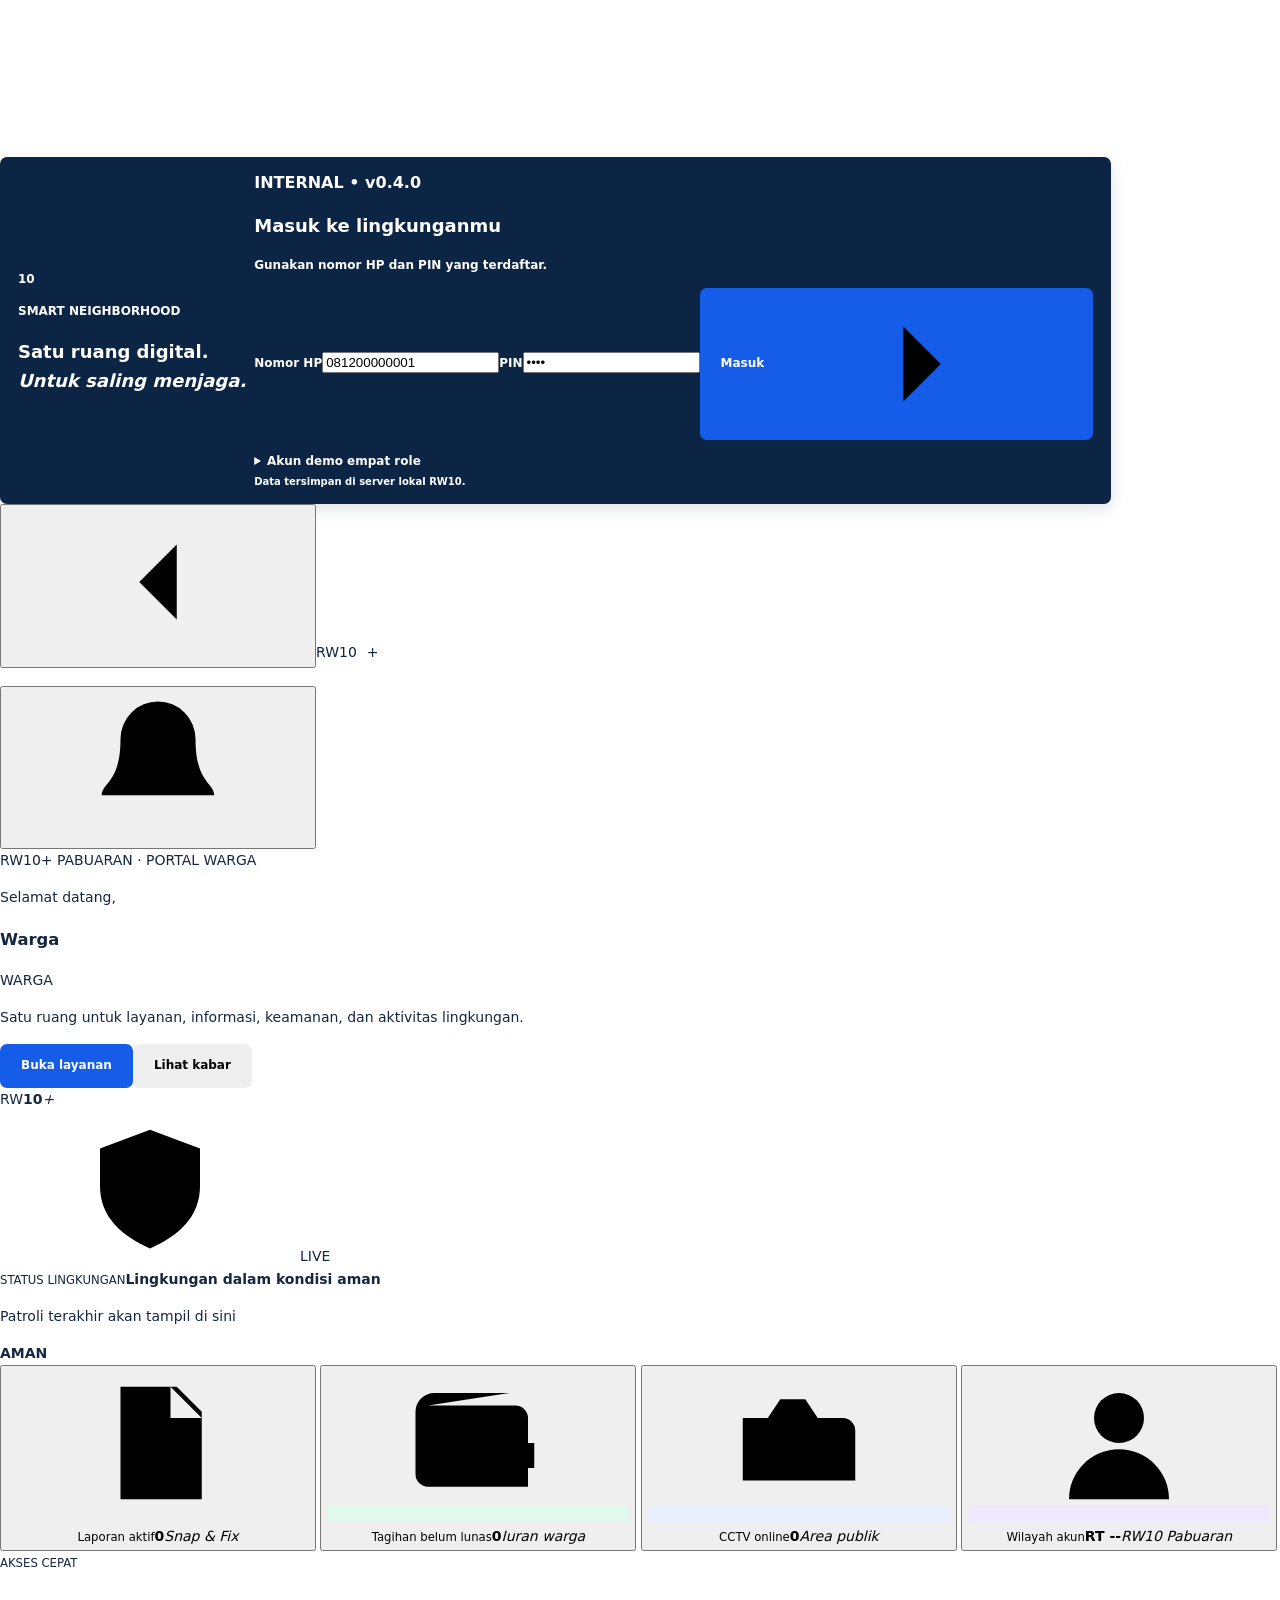
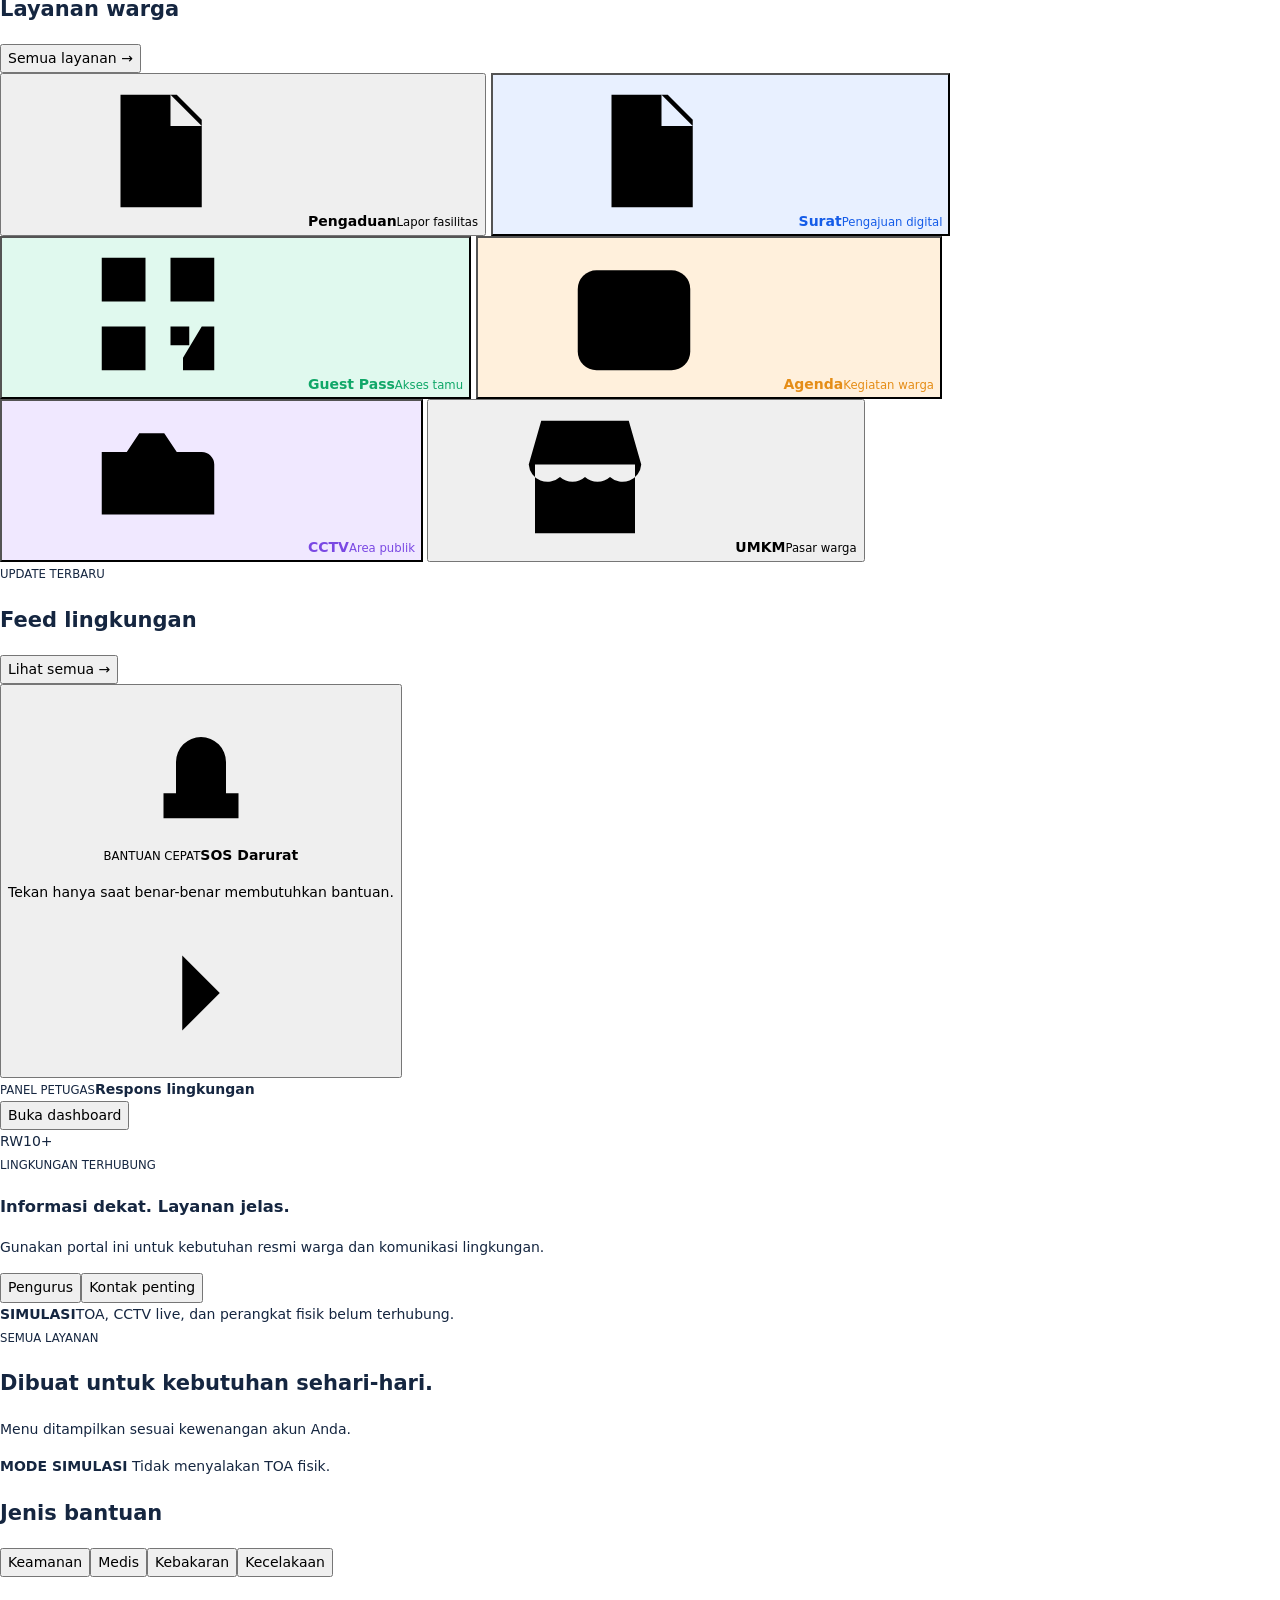
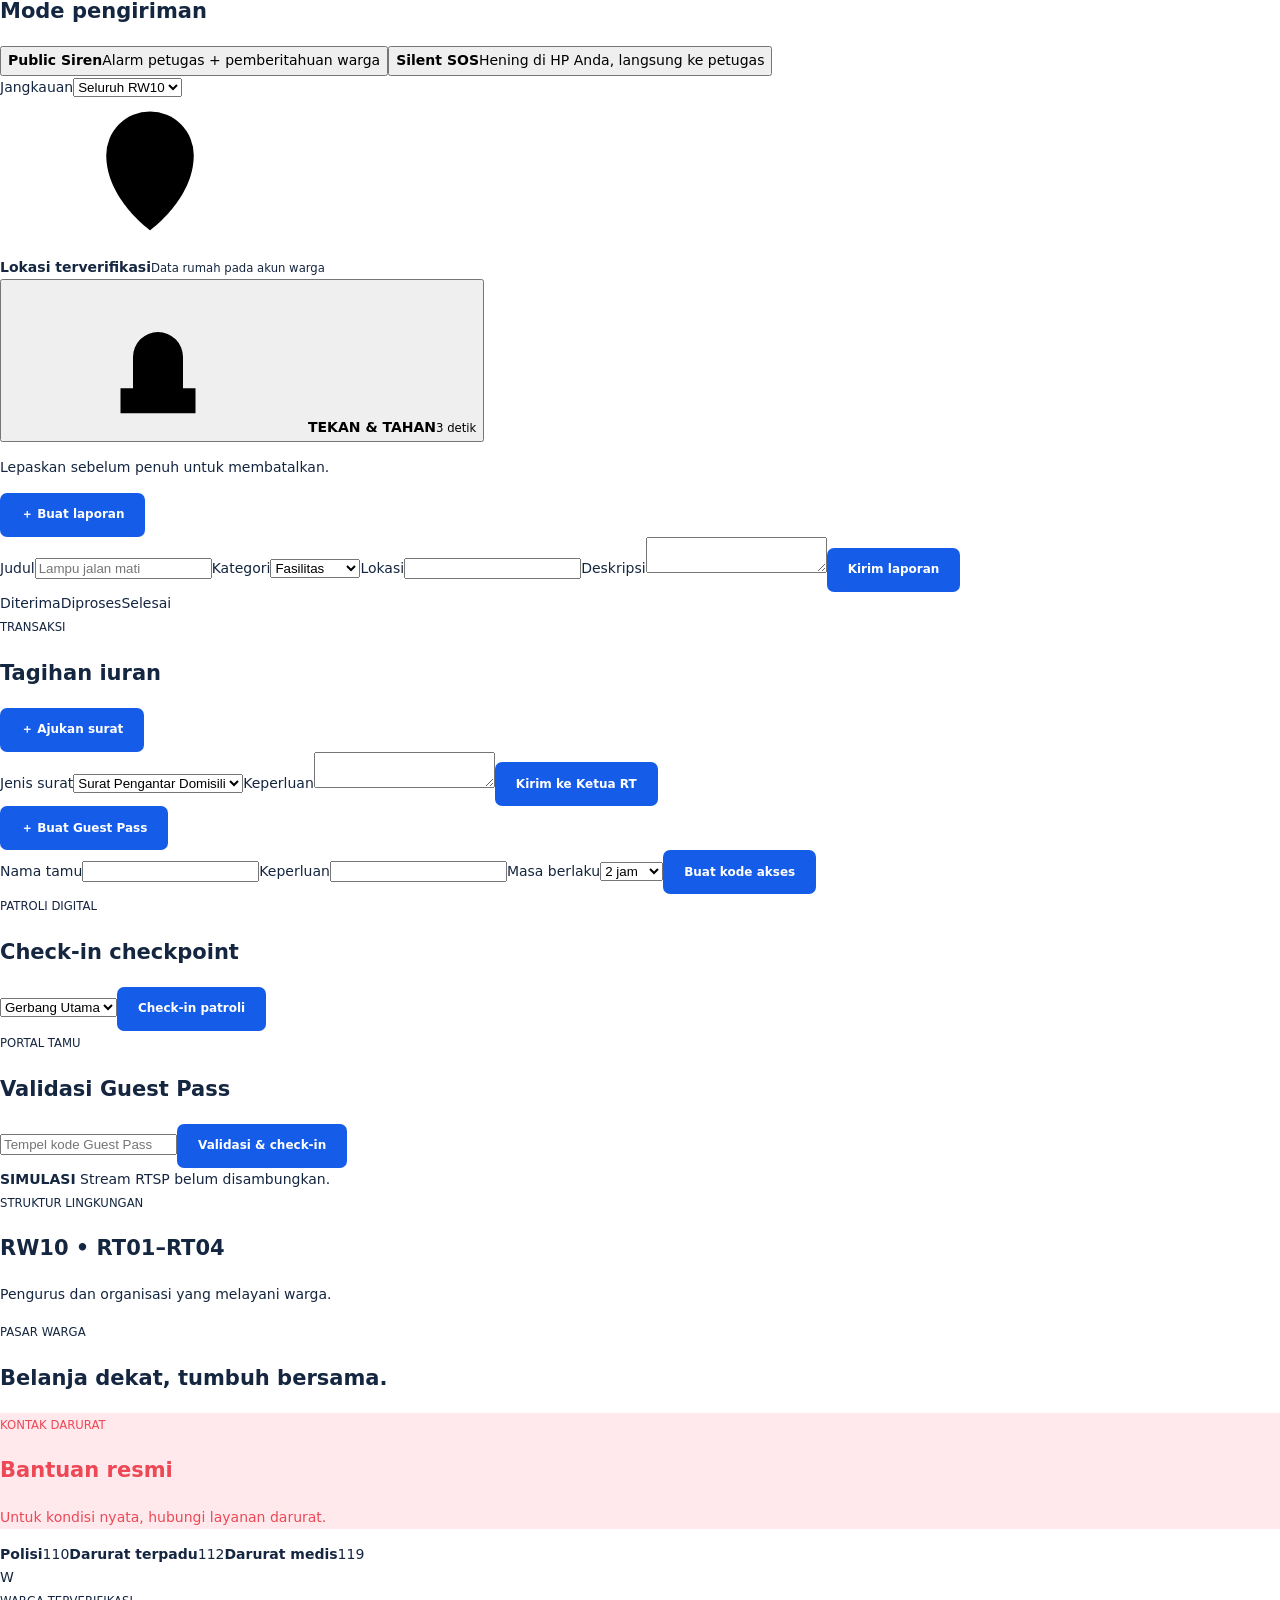
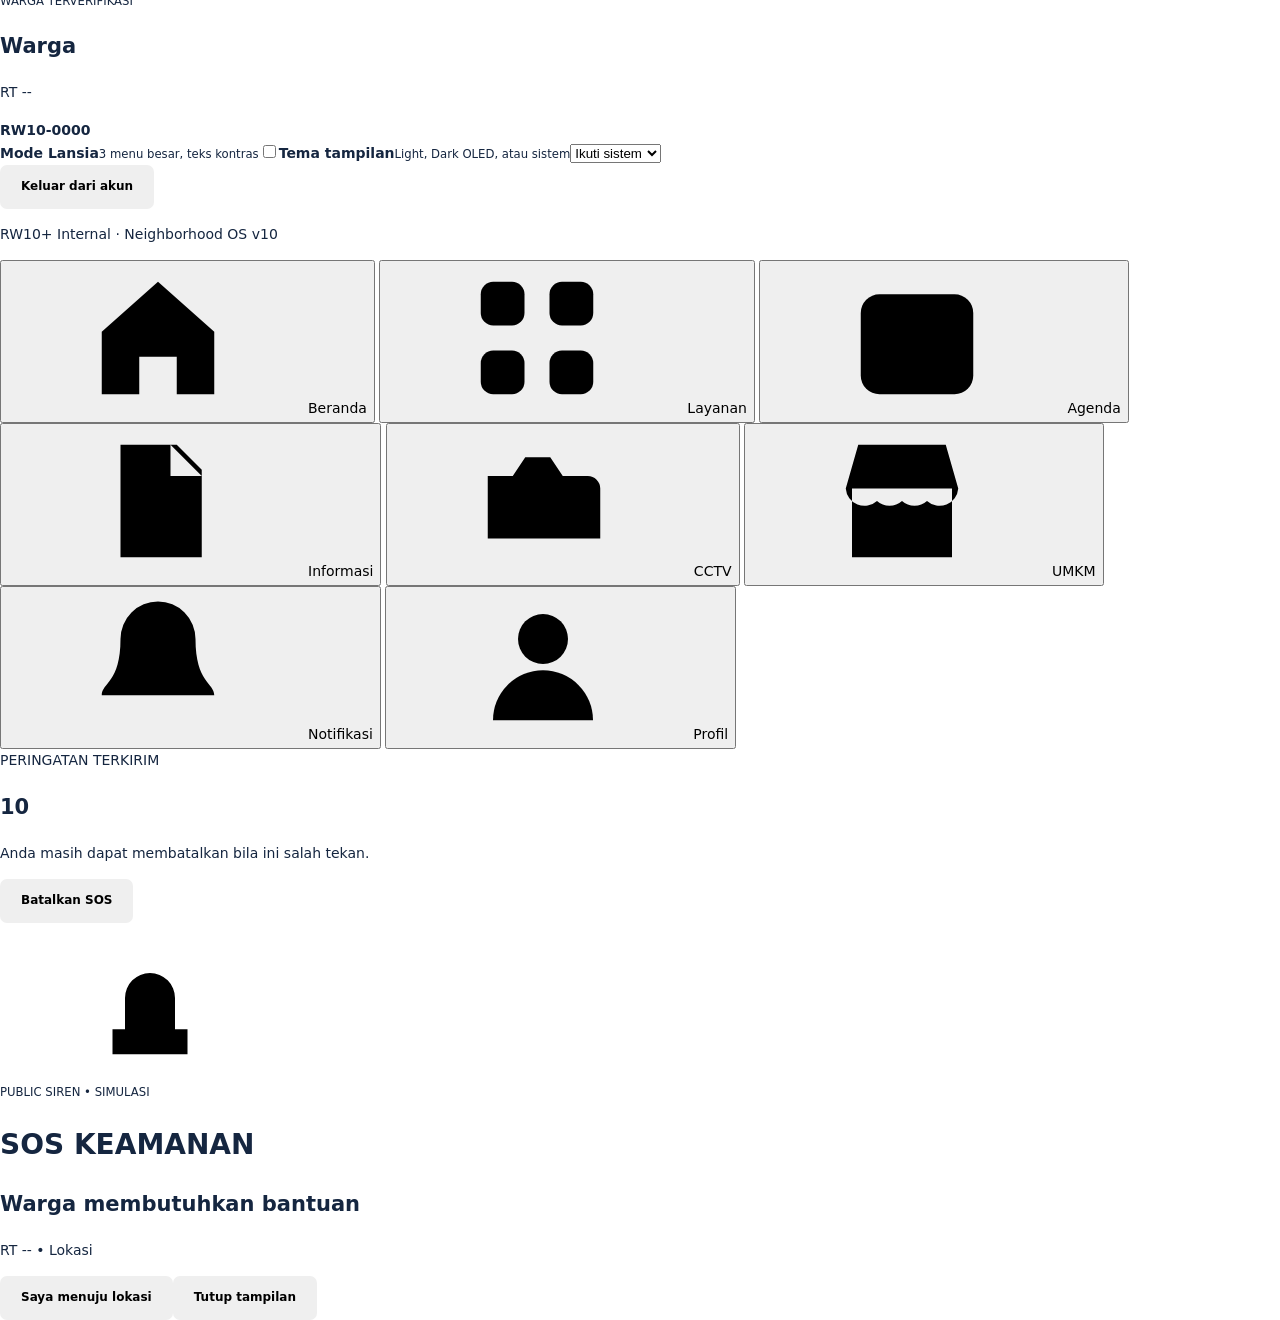
==== commit fb9e7d4d: "new" ====
--- a/static/index.html
+++ b/static/index.html
@@ -1,12 +1,60 @@
 <!doctype html>
-<html lang="id"><head><meta charset="utf-8"><meta name="viewport" content="width=device-width,initial-scale=1,viewport-fit=cover"><meta name="theme-color" content="#f5f5f7"><meta name="description" content="RW10+ — layanan digital warga RW10"><link rel="manifest" href="/manifest.webmanifest?v=0.3.0"><link rel="icon" href="/icon.svg" type="image/svg+xml"><link rel="stylesheet" href="/styles.css?v=0.3.0"><link rel="stylesheet" href="/apple-ui.css?v=1.0.0"><title>RW10+ Pabuaran</title></head>
+<html lang="id"><head><meta charset="utf-8"><meta name="viewport" content="width=device-width,initial-scale=1,viewport-fit=cover"><meta name="theme-color" content="#f5f5f7"><meta name="description" content="RW10+ — layanan digital warga RW10"><link rel="manifest" href="/manifest.webmanifest?v=0.3.0"><link rel="icon" href="/icon.svg" type="image/svg+xml"><link rel="stylesheet" href="/styles.css?v=0.3.0"><title>RW10+ Pabuaran</title></head>
 <body>
 <svg class="sprite" aria-hidden="true">
 <symbol id="i-home" viewBox="0 0 24 24"><path d="m3 11 9-8 9 8v10h-6v-6H9v6H3z"/></symbol><symbol id="i-grid" viewBox="0 0 24 24"><rect x="3" y="3" width="7" height="7" rx="2"/><rect x="14" y="3" width="7" height="7" rx="2"/><rect x="3" y="14" width="7" height="7" rx="2"/><rect x="14" y="14" width="7" height="7" rx="2"/></symbol><symbol id="i-bell" viewBox="0 0 24 24"><path d="M18 8a6 6 0 0 0-12 0c0 7-3 7-3 9h18c0-2-3-2-3-9M10 21h4"/></symbol><symbol id="i-user" viewBox="0 0 24 24"><circle cx="12" cy="8" r="4"/><path d="M4 21a8 8 0 0 1 16 0"/></symbol><symbol id="i-shield" viewBox="0 0 24 24"><path d="M12 3 4 6v6c0 5 3.5 8 8 10 4.5-2 8-5 8-10V6z"/><path d="m9 12 2 2 4-5"/></symbol><symbol id="i-sos" viewBox="0 0 24 24"><path d="M12 3v3M4.2 6.2l2.1 2.1M19.8 6.2l-2.1 2.1M3 14h3M18 14h3M8 17v-5a4 4 0 0 1 8 0v5M6 21h12v-4H6z"/></symbol><symbol id="i-camera" viewBox="0 0 24 24"><path d="M15 8h4a2 2 0 0 1 2 2v8H3V8h4l2-3h4l2 3Z"/><circle cx="12" cy="13" r="3"/></symbol><symbol id="i-report" viewBox="0 0 24 24"><path d="M6 3h9l4 4v14H6zM14 3v5h5M9 12h7M9 16h5"/></symbol><symbol id="i-wallet" viewBox="0 0 24 24"><path d="M4 6h14a2 2 0 0 1 2 2v11H4a2 2 0 0 1-2-2V7a3 3 0 0 1 3-3h12"/><path d="M15 12h6v4h-6z"/></symbol><symbol id="i-letter" viewBox="0 0 24 24"><path d="M6 3h9l4 4v14H6zM14 3v5h5M9 12h6M9 16h6"/></symbol><symbol id="i-qr" viewBox="0 0 24 24"><path d="M3 3h7v7H3zM14 3h7v7h-7zM3 14h7v7H3zM14 14h3v3h-3zM19 14h2v7h-5v-2M14 19v2"/></symbol><symbol id="i-patrol" viewBox="0 0 24 24"><path d="M12 21s7-5 7-12a7 7 0 1 0-14 0c0 7 7 12 7 12Z"/><circle cx="12" cy="9" r="2"/></symbol><symbol id="i-calendar" viewBox="0 0 24 24"><rect x="3" y="5" width="18" height="16" rx="3"/><path d="M8 3v4M16 3v4M3 10h18"/></symbol><symbol id="i-org" viewBox="0 0 24 24"><circle cx="12" cy="5" r="2"/><circle cx="5" cy="19" r="2"/><circle cx="19" cy="19" r="2"/><path d="M12 7v5M5 17v-3h14v3"/></symbol><symbol id="i-store" viewBox="0 0 24 24"><path d="M4 10v11h16V10M3 10l2-7h14l2 7a3 3 0 0 1-5 2 3 3 0 0 1-4 0 3 3 0 0 1-4 0 3 3 0 0 1-5-2Z"/></symbol><symbol id="i-vote" viewBox="0 0 24 24"><path d="m8 8 4-4 4 4-4 4zM5 13h14l2 8H3z"/></symbol><symbol id="i-phone" viewBox="0 0 24 24"><path d="M5 3h4l2 5-3 2c2 4 4 6 8 8l2-3 4 2v4c0 1-1 2-2 2C10 22 2 14 3 5c0-1 1-2 2-2Z"/></symbol><symbol id="i-chevron" viewBox="0 0 24 24"><path d="m9 18 6-6-6-6"/></symbol><symbol id="i-back" viewBox="0 0 24 24"><path d="m15 18-6-6 6-6"/></symbol><symbol id="i-moon" viewBox="0 0 24 24"><path d="M20 16A8 8 0 0 1 8 4a8 8 0 1 0 12 12Z"/></symbol>
 </svg>
 <main id="login" class="login"><section class="login-visual"><div class="brand">RW10<span>+</span></div><div class="signal"><i></i><i></i><i></i><b>10</b></div><div><p>SMART NEIGHBORHOOD</p><h1>Satu ruang digital.<br><em>Untuk saling menjaga.</em></h1></div></section><section class="login-card"><span class="version">INTERNAL • v0.4.0</span><h2>Masuk ke lingkunganmu</h2><p>Gunakan nomor HP dan PIN yang terdaftar.</p><form id="login-form"><label>Nomor HP<input id="phone" value="081200000001" inputmode="tel" autocomplete="username" required></label><label>PIN<input id="pin" value="0101" type="password" inputmode="numeric" autocomplete="current-password" required></label><button class="button primary" type="submit">Masuk <svg><use href="#i-chevron"/></svg></button><p id="login-error" class="error" role="alert"></p></form><details><summary>Akun demo empat role</summary><p>Warga 081200000001 / 0101<br>Ketua RT 081200000003 / 0303<br>Pengurus RW 081200000010 / 1010<br>Satpam 081200000002 / 0202</p></details><small class="secure">Data tersimpan di server lokal RW10.</small></section></main>
 <div id="app" class="app hidden"><header class="topbar"><button id="back" class="icon-button hidden" aria-label="Kembali"><svg><use href="#i-back"/></svg></button><div id="top-brand" class="brand">RW10<span>+</span></div><h1 id="page-title" class="hidden"></h1><button class="icon-button" data-view="notifications" aria-label="Notifikasi"><svg><use href="#i-bell"/></svg><i id="notification-dot"></i></button></header><main class="content">
-<section id="view-home" class="view active"><div class="hello"><div><p id="greeting">Selamat datang,</p><h1 id="user-name">Warga</h1></div><span id="role-pill" class="role-pill">WARGA</span></div><article id="safety-card" class="safety-card"><span><svg><use href="#i-shield"/></svg></span><div><strong id="safety-title">Lingkungan dalam kondisi aman</strong><small id="safety-detail">Patroli terakhir 12 menit lalu</small></div><b>AMAN</b></article><button class="sos-banner" data-view="sos"><span><svg><use href="#i-sos"/></svg></span><div><strong>SOS Darurat</strong><small>Public siren atau silent SOS</small></div><svg><use href="#i-chevron"/></svg></button><div class="section-title"><div><small>LAYANAN RW10</small><h2>Akses cepat</h2></div><button data-view="services">Lihat semua</button></div><div id="service-grid" class="service-grid"><button data-view="cctv" class="tile blue"><span><svg><use href="#i-camera"/></svg></span><strong>CCTV</strong><small>Area publik</small></button><button data-view="complaints" class="tile amber"><span><svg><use href="#i-report"/></svg></span><strong>Snap & Fix</strong><small>Lapor fasilitas</small></button><button data-view="dues" class="tile green"><span><svg><use href="#i-wallet"/></svg></span><strong>Iuran</strong><small>Kas RW</small></button><button data-view="letters" class="tile violet"><span><svg><use href="#i-letter"/></svg></span><strong>Surat</strong><small>Pengajuan digital</small></button><button data-view="guest" class="tile cyan"><span><svg><use href="#i-qr"/></svg></span><strong>Guest Pass</strong><small>Akses tamu</small></button><button data-view="activities" class="tile coral"><span><svg><use href="#i-calendar"/></svg></span><strong>Kegiatan</strong><small>Agenda RW</small></button></div><div id="staff-shortcut" class="staff-shortcut hidden"><div><small>PANEL PETUGAS</small><strong id="staff-summary">Respons lingkungan</strong></div><button data-view="operations">Buka dashboard</button></div><div class="section-title"><div><small>KABAR TERBARU</small><h2>Yang terjadi di sekitar</h2></div><button data-view="news">Semua</button></div><div id="home-feed" class="stack"></div><div class="simulation"><b>SIMULASI</b> TOA, CCTV live, dan perangkat fisik belum terhubung.</div></section>
+<section id="view-home" class="view active home-dashboard">
+  <div class="home-hero-grid">
+    <article class="welcome-panel">
+      <div class="welcome-copy">
+        <span class="eyebrow">RW10+ PABUARAN · PORTAL WARGA</span>
+        <div class="hello"><div><p id="greeting">Selamat datang,</p><h1 id="user-name">Warga</h1></div><span id="role-pill" class="role-pill">WARGA</span></div>
+        <p class="welcome-note">Satu ruang untuk layanan, informasi, keamanan, dan aktivitas lingkungan.</p>
+        <div class="welcome-actions"><button class="button primary" data-view="services">Buka layanan</button><button class="button soft" data-view="news">Lihat kabar</button></div>
+      </div>
+      <div class="welcome-mark" aria-hidden="true"><span>RW</span><b>10</b><i>+</i></div>
+    </article>
+    <article id="safety-card" class="safety-card">
+      <div class="safety-top"><span class="safety-icon"><svg><use href="#i-shield"/></svg></span><span class="live-dot">LIVE</span></div>
+      <div><small>STATUS LINGKUNGAN</small><strong id="safety-title">Lingkungan dalam kondisi aman</strong><p id="safety-detail">Patroli terakhir akan tampil di sini</p></div>
+      <b>AMAN</b>
+    </article>
+  </div>
+
+  <div class="overview-grid" aria-label="Ringkasan akun dan layanan">
+    <button class="overview-card" data-view="complaints"><span class="overview-icon coral"><svg><use href="#i-report"/></svg></span><div><small>Laporan aktif</small><b id="home-complaint-count">0</b><em>Snap & Fix</em></div></button>
+    <button class="overview-card" data-view="dues"><span class="overview-icon green"><svg><use href="#i-wallet"/></svg></span><div><small>Tagihan belum lunas</small><b id="home-invoice-count">0</b><em>Iuran warga</em></div></button>
+    <button class="overview-card" data-view="cctv"><span class="overview-icon blue"><svg><use href="#i-camera"/></svg></span><div><small>CCTV online</small><b id="home-camera-count">0</b><em>Area publik</em></div></button>
+    <button class="overview-card" data-view="profile"><span class="overview-icon violet"><svg><use href="#i-user"/></svg></span><div><small>Wilayah akun</small><b id="home-rt-label">RT --</b><em>RW10 Pabuaran</em></div></button>
+  </div>
+
+  <div class="dashboard-grid">
+    <section class="dashboard-main">
+      <div class="section-title modern"><div><small>AKSES CEPAT</small><h2>Layanan warga</h2></div><button data-view="services">Semua layanan <span>→</span></button></div>
+      <div id="service-grid" class="service-grid">
+        <button data-view="complaints" class="tile coral"><span><svg><use href="#i-report"/></svg></span><strong>Pengaduan</strong><small>Lapor fasilitas</small></button>
+        <button data-view="letters" class="tile blue"><span><svg><use href="#i-letter"/></svg></span><strong>Surat</strong><small>Pengajuan digital</small></button>
+        <button data-view="guest" class="tile green"><span><svg><use href="#i-qr"/></svg></span><strong>Guest Pass</strong><small>Akses tamu</small></button>
+        <button data-view="activities" class="tile amber"><span><svg><use href="#i-calendar"/></svg></span><strong>Agenda</strong><small>Kegiatan warga</small></button>
+        <button data-view="cctv" class="tile violet"><span><svg><use href="#i-camera"/></svg></span><strong>CCTV</strong><small>Area publik</small></button>
+        <button data-view="market" class="tile cyan"><span><svg><use href="#i-store"/></svg></span><strong>UMKM</strong><small>Pasar warga</small></button>
+      </div>
+
+      <div class="section-title modern feed-heading"><div><small>UPDATE TERBARU</small><h2>Feed lingkungan</h2></div><button data-view="news">Lihat semua <span>→</span></button></div>
+      <div id="home-feed" class="stack home-feed"></div>
+    </section>
+
+    <aside class="dashboard-side">
+      <button class="sos-banner" data-view="sos"><span><svg><use href="#i-sos"/></svg></span><div><small>BANTUAN CEPAT</small><strong>SOS Darurat</strong><p>Tekan hanya saat benar-benar membutuhkan bantuan.</p></div><svg><use href="#i-chevron"/></svg></button>
+      <div id="staff-shortcut" class="staff-shortcut hidden"><div><small>PANEL PETUGAS</small><strong id="staff-summary">Respons lingkungan</strong></div><button data-view="operations">Buka dashboard</button></div>
+      <article class="community-card"><span class="community-badge">RW10+</span><div><small>LINGKUNGAN TERHUBUNG</small><h3>Informasi dekat. Layanan jelas.</h3><p>Gunakan portal ini untuk kebutuhan resmi warga dan komunikasi lingkungan.</p></div><div class="community-links"><button data-view="organization">Pengurus</button><button data-view="contacts">Kontak penting</button></div></article>
+      <div class="simulation compact"><b>SIMULASI</b><span>TOA, CCTV live, dan perangkat fisik belum terhubung.</span></div>
+    </aside>
+  </div>
+</section>
 <section id="view-services" class="view"><div class="page-lead"><small>SEMUA LAYANAN</small><h2>Dibuat untuk kebutuhan sehari-hari.</h2><p>Menu ditampilkan sesuai kewenangan akun Anda.</p></div><div id="all-services" class="directory"></div></section>
 <section id="view-sos" class="view sos-page"><div class="simulation"><b>MODE SIMULASI</b> Tidak menyalakan TOA fisik.</div><h2>Jenis bantuan</h2><div id="sos-categories" class="choice-grid"><button class="active" data-value="keamanan">Keamanan</button><button data-value="medis">Medis</button><button data-value="kebakaran">Kebakaran</button><button data-value="kecelakaan">Kecelakaan</button></div><h2>Mode pengiriman</h2><div id="sos-modes" class="mode-cards"><button class="active" data-value="public"><b>Public Siren</b><span>Alarm petugas + pemberitahuan warga</span></button><button data-value="silent"><b>Silent SOS</b><span>Hening di HP Anda, langsung ke petugas</span></button></div><label>Jangkauan<select id="sos-scope"><option value="rw">Seluruh RW10</option><option value="rt">RT saya</option><option value="petugas">Petugas saja</option></select></label><div class="location"><svg><use href="#i-patrol"/></svg><div><strong id="sos-location">Lokasi terverifikasi</strong><small>Data rumah pada akun warga</small></div></div><div class="hold"><div id="hold-ring"></div><button id="hold-button"><svg><use href="#i-sos"/></svg><strong>TEKAN & TAHAN</strong><small>3 detik</small></button></div><p id="sos-help">Lepaskan sebelum penuh untuk membatalkan.</p></section>
 <section id="view-complaints" class="view"><button id="new-complaint" class="button primary">＋ Buat laporan</button><form id="complaint-form" class="form-card hidden"><label>Judul<input id="complaint-title" placeholder="Lampu jalan mati" required></label><label>Kategori<select id="complaint-category"><option>Fasilitas</option><option>Kebersihan</option><option>Keamanan</option><option>Pelayanan</option></select></label><label>Lokasi<input id="complaint-location" required></label><label>Deskripsi<textarea id="complaint-description" required></textarea></label><button class="button primary">Kirim laporan</button></form><div class="kanban-labels"><span>Diterima</span><span>Diproses</span><span>Selesai</span></div><div id="complaint-list" class="stack"></div></section>
@@ -15,6 +63,15 @@
 <section id="view-guest" class="view"><div id="guest-create"><button id="new-guest" class="button primary">＋ Buat Guest Pass</button><form id="guest-form" class="form-card hidden"><label>Nama tamu<input id="guest-name" required></label><label>Keperluan<input id="guest-purpose" required></label><label>Masa berlaku<select id="guest-duration"><option value="2">2 jam</option><option value="8">8 jam</option><option value="24">24 jam</option></select></label><button class="button primary">Buat kode akses</button></form></div><div id="guest-result"></div><div id="guest-list" class="stack"></div></section>
 <section id="view-operations" class="view"><div id="active-alerts" class="stack"></div><div id="patrol-panel" class="panel hidden"><div class="section-title"><div><small>PATROLI DIGITAL</small><h2>Check-in checkpoint</h2></div></div><select id="checkpoint"><option>Gerbang Utama</option><option>Pos Utara</option><option>Lapangan</option><option>Pos RW10</option><option>Jalan RT 04</option></select><button id="patrol-checkin" class="button primary">Check-in patroli</button></div><div id="scan-panel" class="panel hidden"><div class="section-title"><div><small>PORTAL TAMU</small><h2>Validasi Guest Pass</h2></div></div><input id="scan-token" placeholder="Tempel kode Guest Pass"><button id="scan-guest" class="button primary">Validasi & check-in</button><div id="scan-result"></div></div></section>
 <section id="view-cctv" class="view"><div id="camera-list" class="camera-list"></div><div class="simulation"><b>SIMULASI</b> Stream RTSP belum disambungkan.</div></section><section id="view-activities" class="view"><div id="activity-list" class="stack"></div></section><section id="view-news" class="view"><div id="news-list" class="stack"></div></section><section id="view-organization" class="view"><div class="hero-card"><small>STRUKTUR LINGKUNGAN</small><h2>RW10 • RT01–RT04</h2><p>Pengurus dan organisasi yang melayani warga.</p></div><div id="organization-list" class="stack"></div></section><section id="view-market" class="view"><div class="page-lead"><small>PASAR WARGA</small><h2>Belanja dekat, tumbuh bersama.</h2></div><div id="market-list" class="market-grid"></div></section><section id="view-voting" class="view"><div id="voting-list" class="stack"></div></section><section id="view-contacts" class="view"><div class="hero-card red"><small>KONTAK DARURAT</small><h2>Bantuan resmi</h2><p>Untuk kondisi nyata, hubungi layanan darurat.</p></div><div class="directory"><a href="tel:110"><b>Polisi</b><span>110</span></a><a href="tel:112"><b>Darurat terpadu</b><span>112</span></a><a href="tel:119"><b>Darurat medis</b><span>119</span></a></div></section>
-<section id="view-notifications" class="view"><div id="notification-list" class="stack"></div></section><section id="view-profile" class="view"><article class="profile-card"><span id="avatar">W</span><div><small id="profile-role">WARGA TERVERIFIKASI</small><h2 id="profile-name">Warga</h2><p id="profile-address">RT --</p></div><b id="member-id">RW10-0000</b></article><div class="settings"><label><span><b>Mode Lansia</b><small>3 menu besar, teks kontras</small></span><input id="elderly-toggle" type="checkbox" role="switch"></label><label><span><b>Tema tampilan</b><small>Light, Dark OLED, atau sistem</small></span><select id="theme-select"><option value="system">Ikuti sistem</option><option value="light">Light</option><option value="dark">Dark OLED</option></select></label></div><button id="logout" class="button ghost danger">Keluar dari akun</button><p class="build">RW10+ Internal v0.4.0</p></section>
-</main><nav id="bottom-nav" class="bottom-nav"><button class="active" data-view="home"><svg><use href="#i-home"/></svg><span>Beranda</span></button><button data-view="services"><svg><use href="#i-grid"/></svg><span>Layanan</span></button><button data-view="notifications"><svg><use href="#i-bell"/></svg><span>Notifikasi</span></button><button data-view="profile"><svg><use href="#i-user"/></svg><span>Profil</span></button></nav></div>
+<section id="view-notifications" class="view"><div id="notification-list" class="stack"></div></section><section id="view-profile" class="view"><article class="profile-card"><span id="avatar">W</span><div><small id="profile-role">WARGA TERVERIFIKASI</small><h2 id="profile-name">Warga</h2><p id="profile-address">RT --</p></div><b id="member-id">RW10-0000</b></article><div class="settings"><label><span><b>Mode Lansia</b><small>3 menu besar, teks kontras</small></span><input id="elderly-toggle" type="checkbox" role="switch"></label><label><span><b>Tema tampilan</b><small>Light, Dark OLED, atau sistem</small></span><select id="theme-select"><option value="system">Ikuti sistem</option><option value="light">Light</option><option value="dark">Dark OLED</option></select></label></div><button id="logout" class="button ghost danger">Keluar dari akun</button><p class="build">RW10+ Internal · Neighborhood OS v10</p></section>
+</main><nav id="bottom-nav" class="bottom-nav" aria-label="Navigasi aplikasi">
+  <button class="active" data-view="home"><svg><use href="#i-home"/></svg><span>Beranda</span></button>
+  <button data-view="services"><svg><use href="#i-grid"/></svg><span>Layanan</span></button>
+  <button class="nav-extra" data-view="activities"><svg><use href="#i-calendar"/></svg><span>Agenda</span></button>
+  <button class="nav-extra" data-view="news"><svg><use href="#i-report"/></svg><span>Informasi</span></button>
+  <button class="nav-extra" data-view="cctv"><svg><use href="#i-camera"/></svg><span>CCTV</span></button>
+  <button class="nav-extra" data-view="market"><svg><use href="#i-store"/></svg><span>UMKM</span></button>
+  <button data-view="notifications"><svg><use href="#i-bell"/></svg><span>Notifikasi</span></button>
+  <button data-view="profile"><svg><use href="#i-user"/></svg><span>Profil</span></button>
+</nav></div>
 <div id="cancel-overlay" class="overlay hidden"><div class="modal emergency-modal"><span>PERINGATAN TERKIRIM</span><h2 id="cancel-count">10</h2><p>Anda masih dapat membatalkan bila ini salah tekan.</p><button id="cancel-sos" class="button light">Batalkan SOS</button></div></div><div id="alarm-overlay" class="overlay alarm hidden"><div class="alarm-icon"><svg><use href="#i-sos"/></svg></div><small id="alarm-mode">PUBLIC SIREN • SIMULASI</small><h1 id="alarm-title">SOS KEAMANAN</h1><h2 id="alarm-person">Warga membutuhkan bantuan</h2><p id="alarm-place">RT -- • Lokasi</p><button id="respond-sos" class="button light">Saya menuju lokasi</button><button id="dismiss-alarm" class="button outline-light">Tutup tampilan</button></div><div id="toast" class="toast hidden" role="status"></div><script src="/app.js?v=0.3.0" defer></script></body></html>
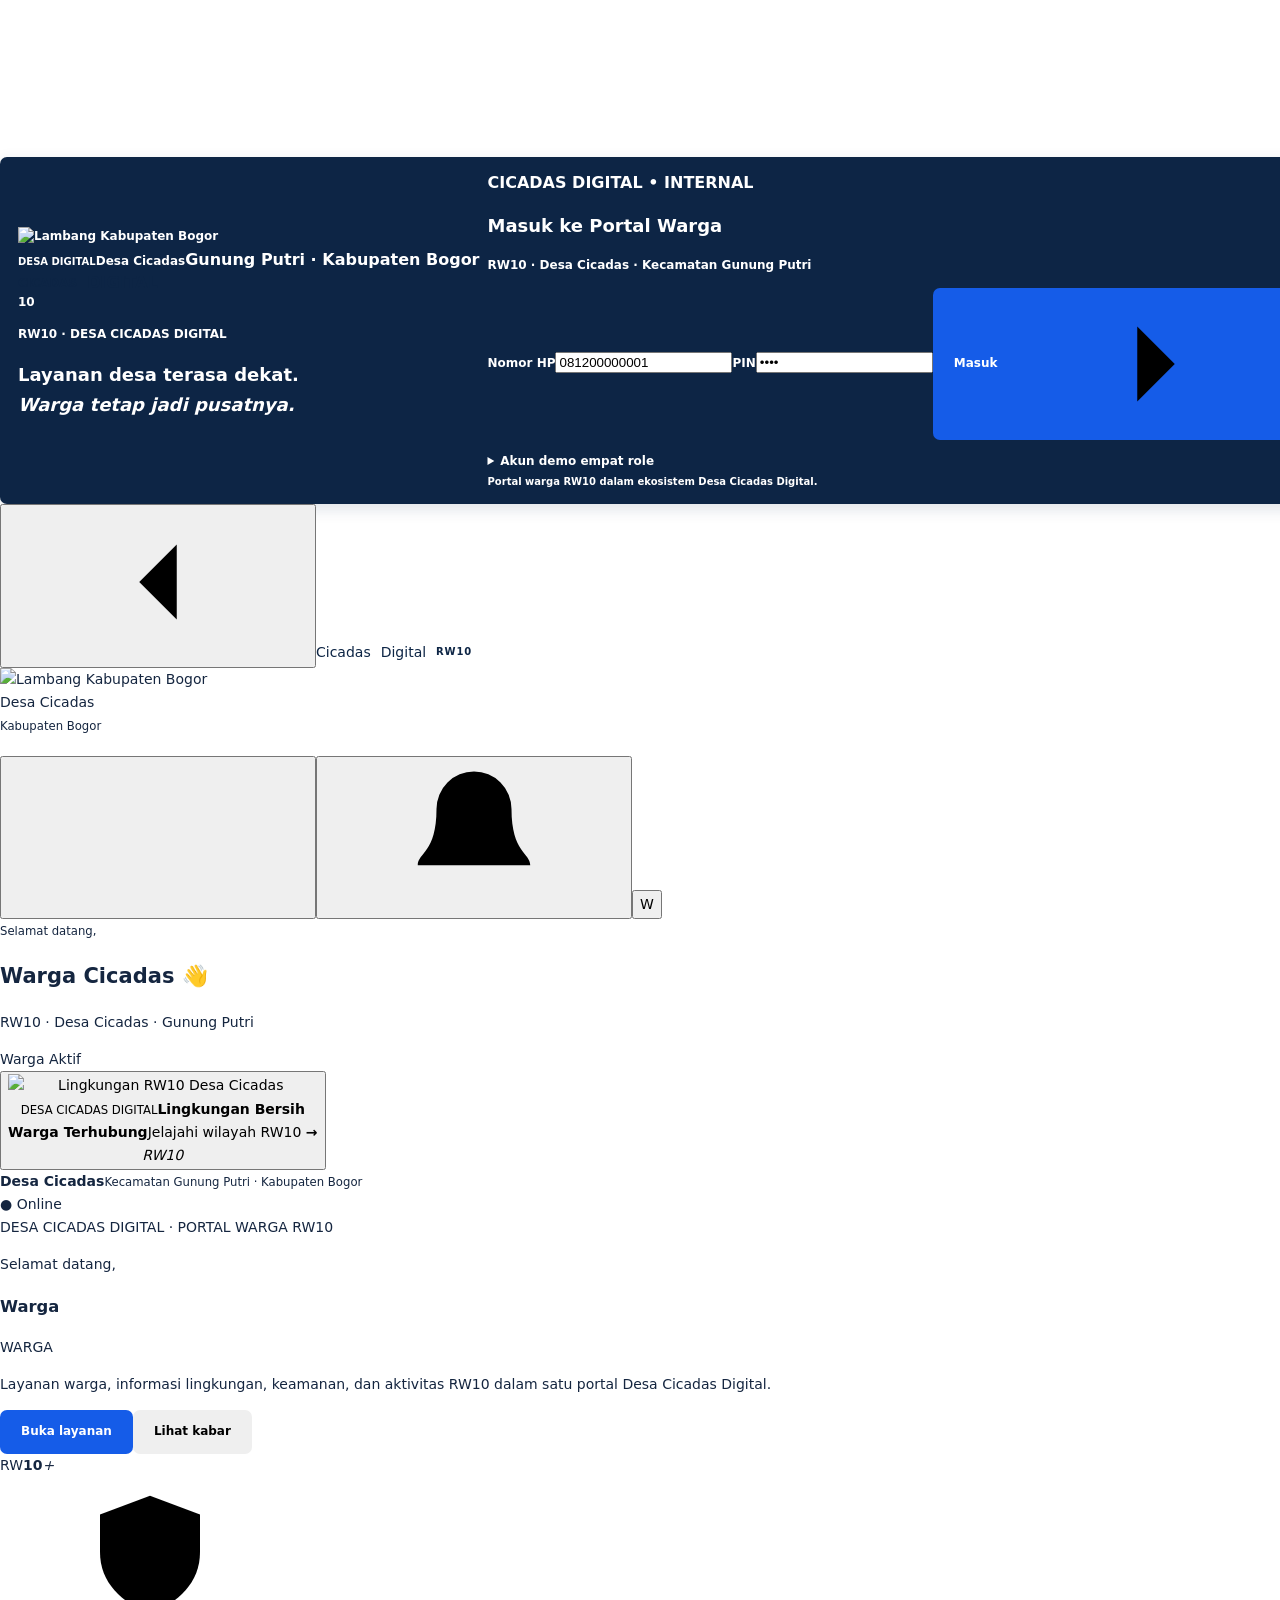
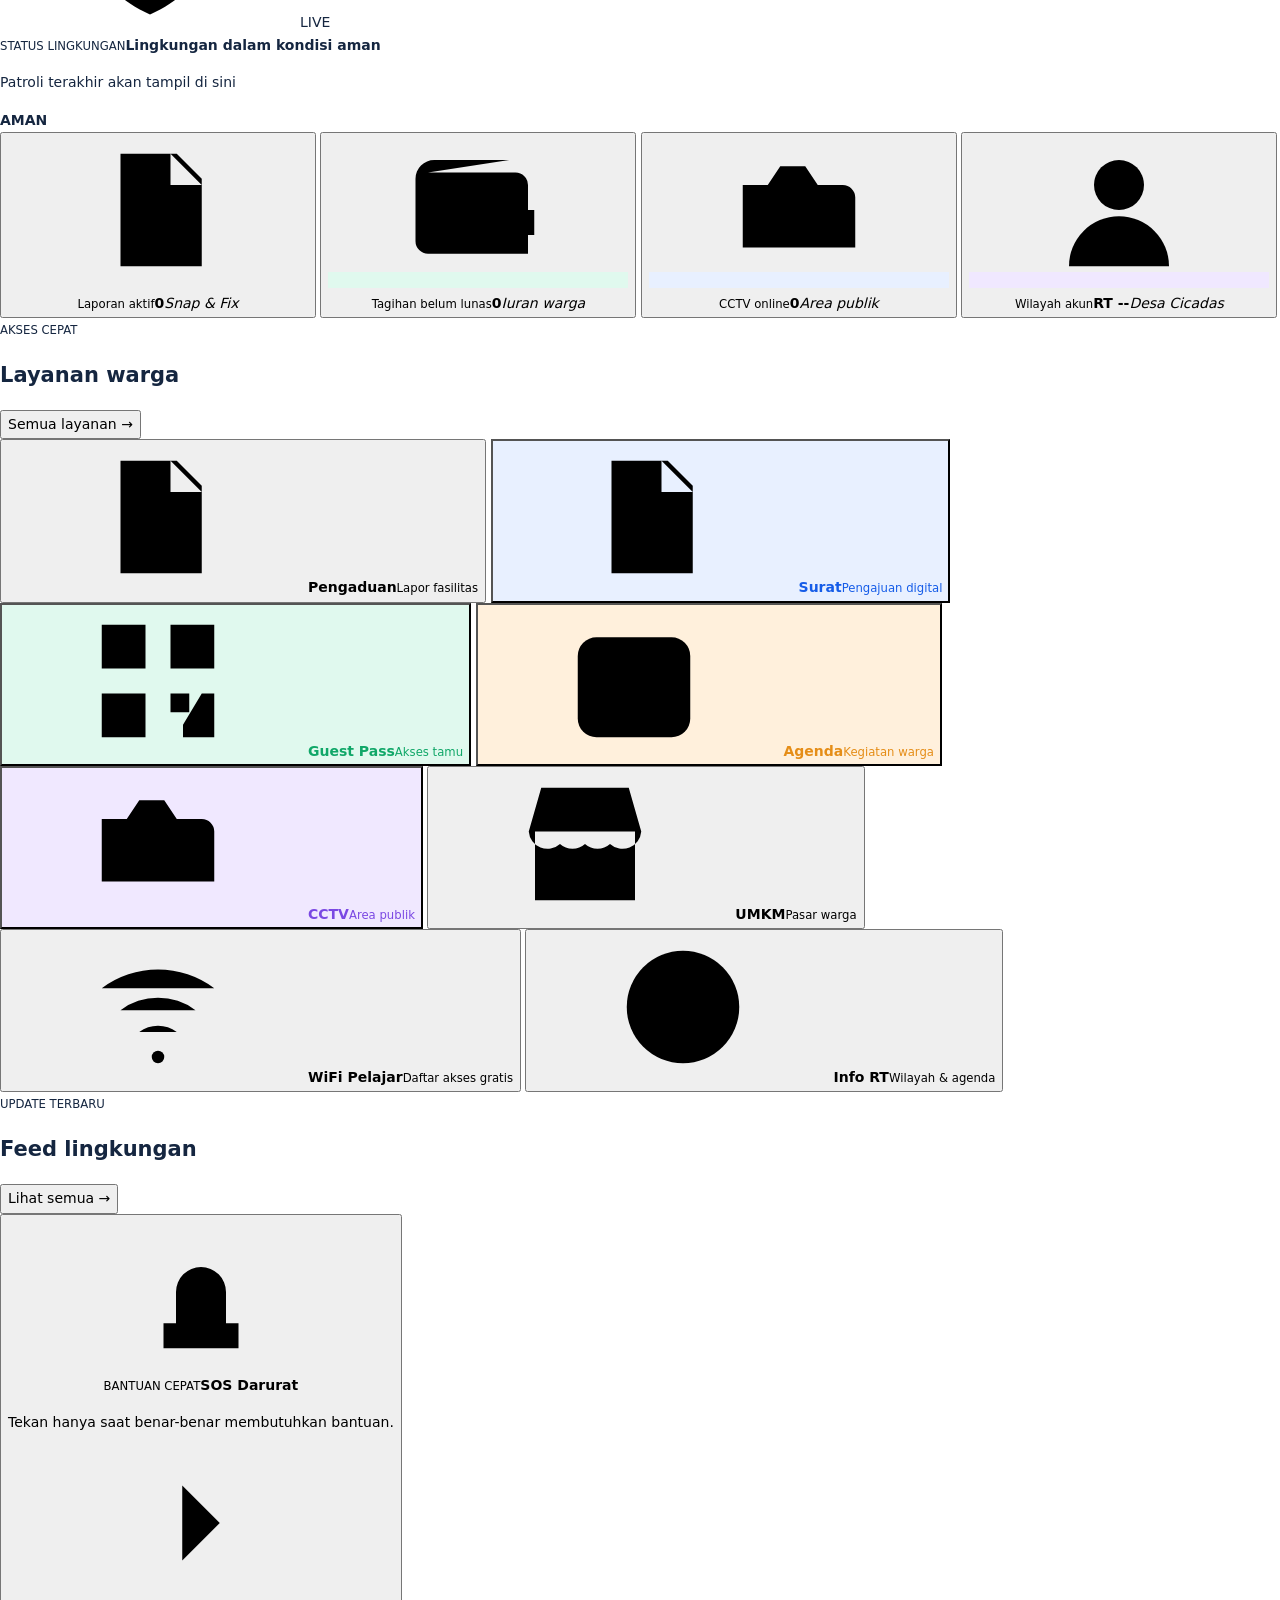
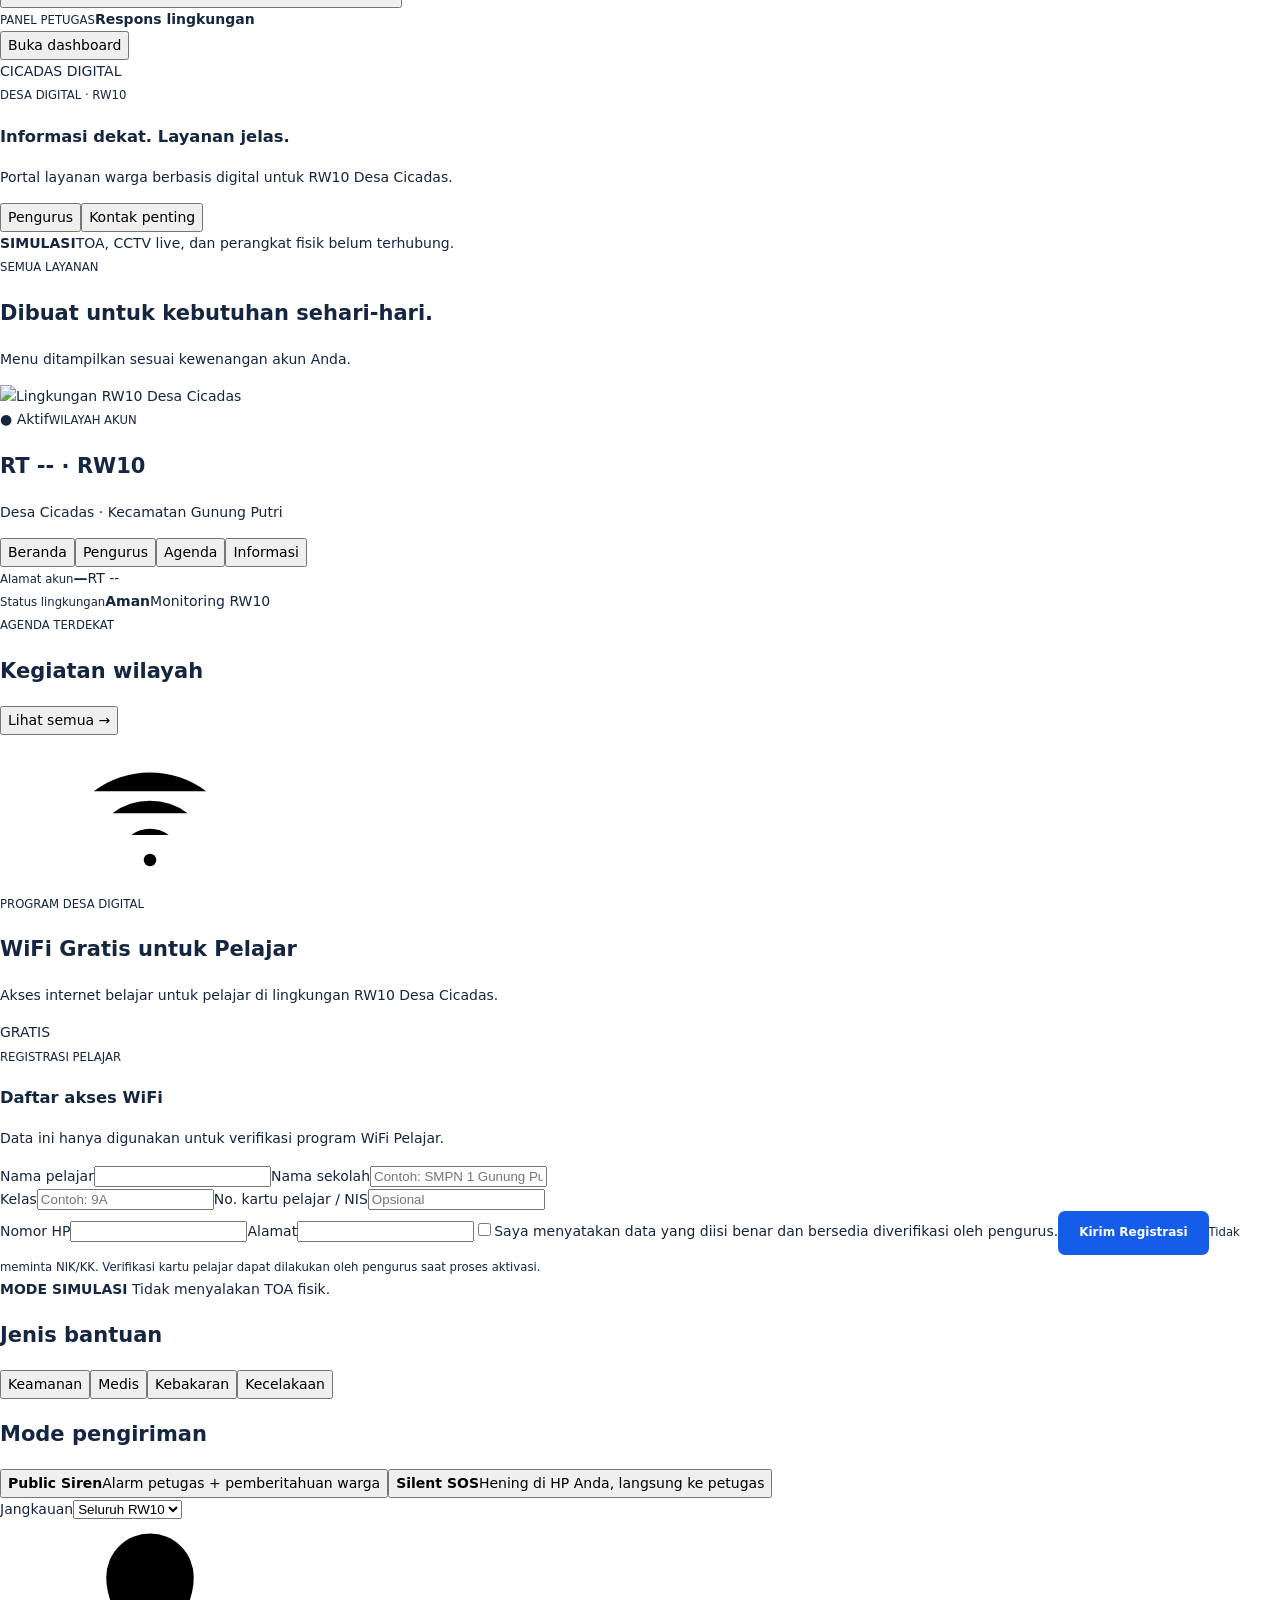
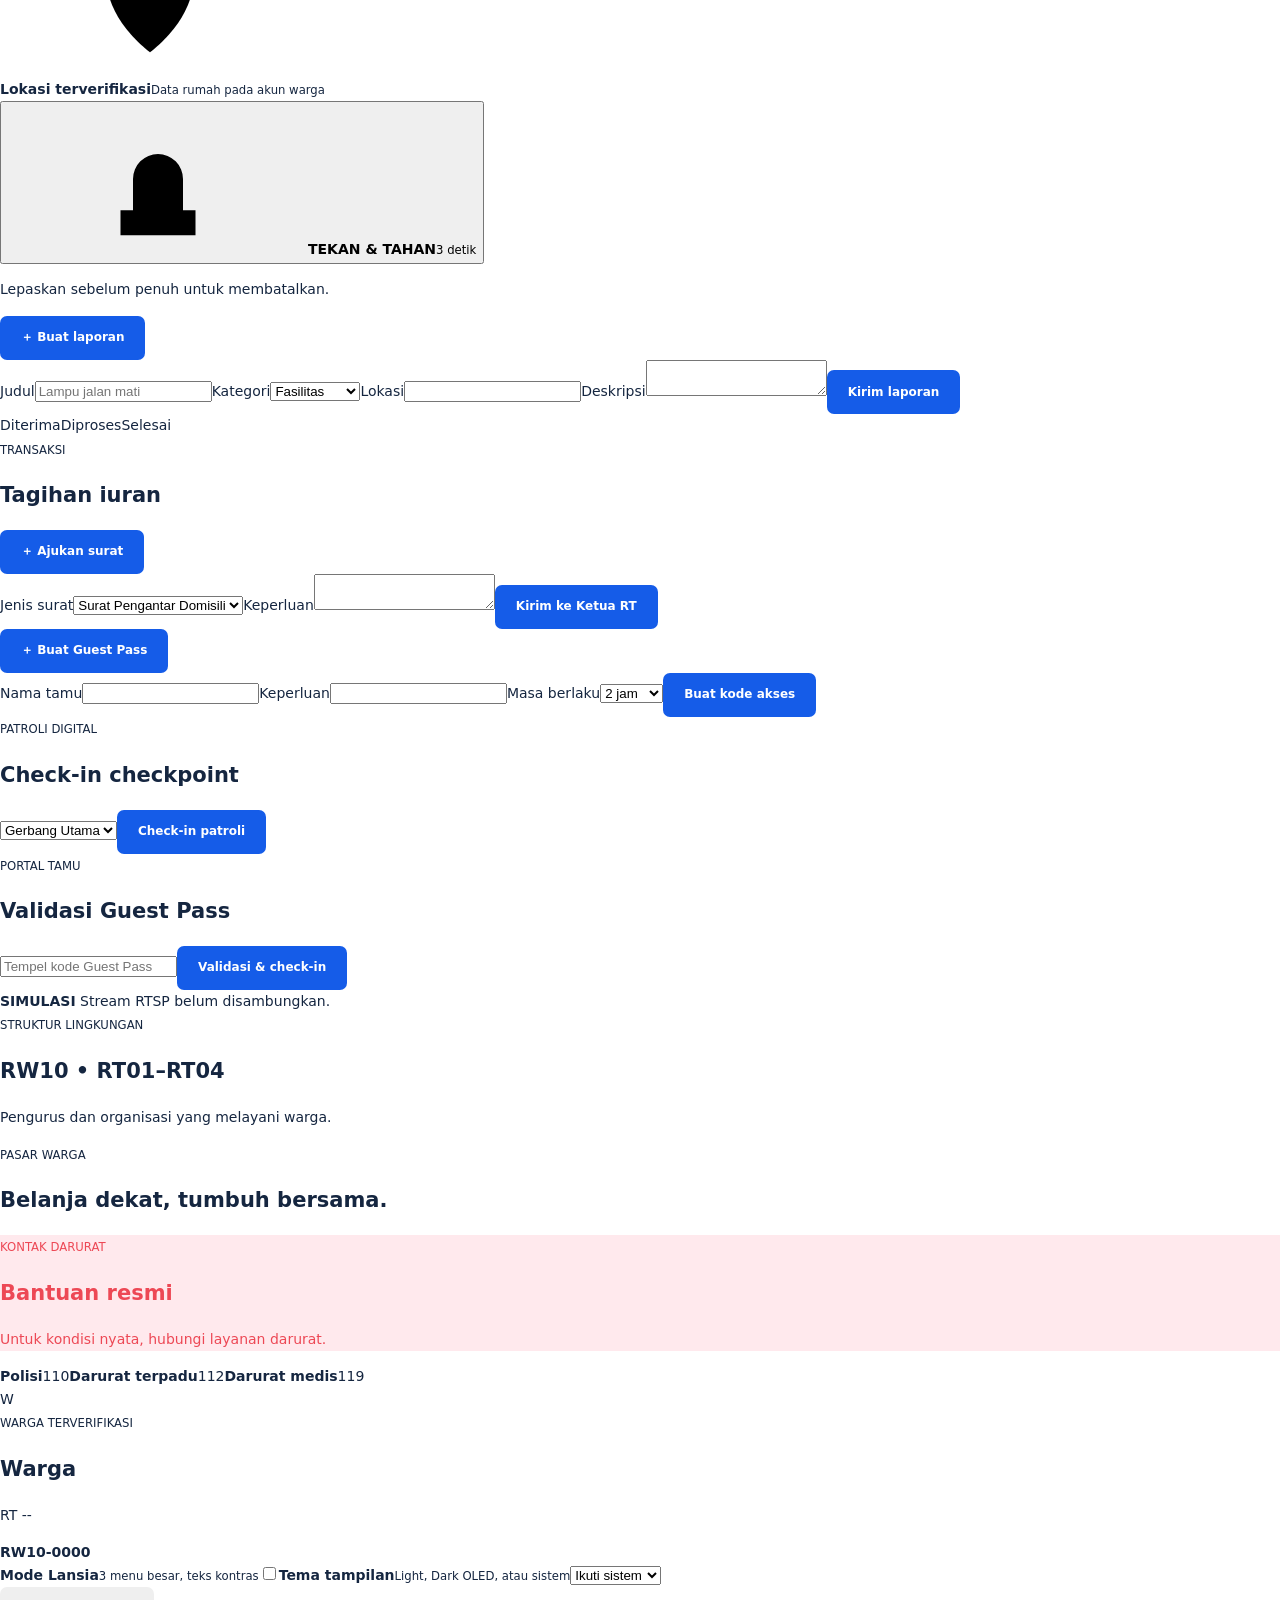
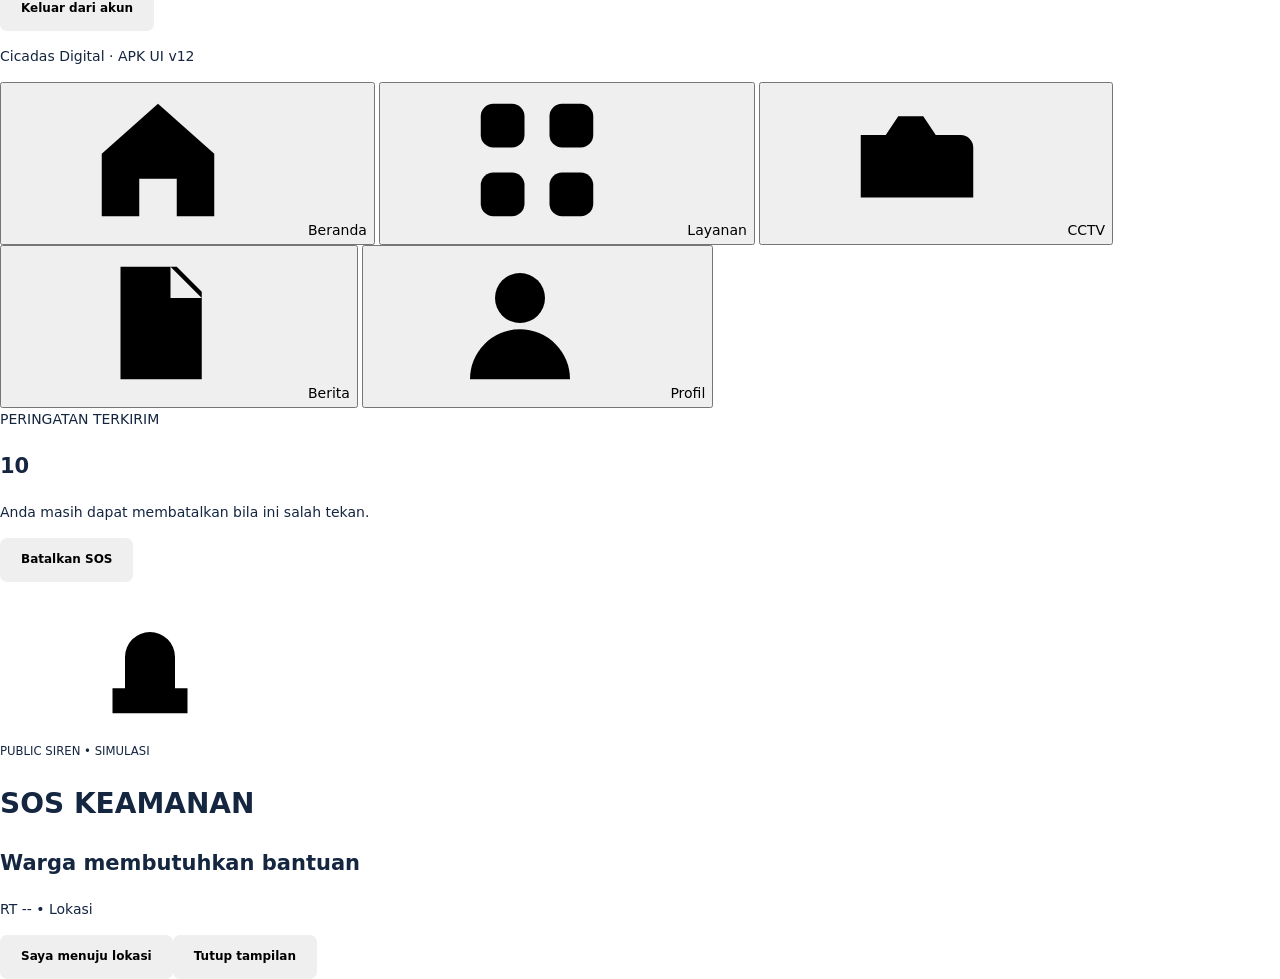
==== commit 47f1d93c: "apk new" ====
--- a/static/index.html
+++ b/static/index.html
@@ -1,18 +1,23 @@
 <!doctype html>
-<html lang="id"><head><meta charset="utf-8"><meta name="viewport" content="width=device-width,initial-scale=1,viewport-fit=cover"><meta name="theme-color" content="#f5f5f7"><meta name="description" content="RW10+ — layanan digital warga RW10"><link rel="manifest" href="/manifest.webmanifest?v=0.3.0"><link rel="icon" href="/icon.svg" type="image/svg+xml"><link rel="stylesheet" href="/styles.css?v=0.3.0"><title>RW10+ Pabuaran</title></head>
+<html lang="id"><head><meta charset="utf-8"><meta name="viewport" content="width=device-width,initial-scale=1,viewport-fit=cover"><meta name="theme-color" content="#087443"><meta name="description" content="Cicadas Digital — portal layanan warga RW10 Desa Cicadas, Kecamatan Gunung Putri, Kabupaten Bogor"><link rel="manifest" href="/manifest.webmanifest?v=12.0.0"><link rel="icon" href="/icon.svg" type="image/svg+xml"><link rel="stylesheet" href="/styles.css?v=12.0.0"><link rel="stylesheet" href="/desa-digital.css?v=12.0.0"><link rel="stylesheet" href="/apk-apple.css?v=12.0.0"><title>Cicadas Digital · RW10 Desa Cicadas</title></head>
 <body>
 <svg class="sprite" aria-hidden="true">
-<symbol id="i-home" viewBox="0 0 24 24"><path d="m3 11 9-8 9 8v10h-6v-6H9v6H3z"/></symbol><symbol id="i-grid" viewBox="0 0 24 24"><rect x="3" y="3" width="7" height="7" rx="2"/><rect x="14" y="3" width="7" height="7" rx="2"/><rect x="3" y="14" width="7" height="7" rx="2"/><rect x="14" y="14" width="7" height="7" rx="2"/></symbol><symbol id="i-bell" viewBox="0 0 24 24"><path d="M18 8a6 6 0 0 0-12 0c0 7-3 7-3 9h18c0-2-3-2-3-9M10 21h4"/></symbol><symbol id="i-user" viewBox="0 0 24 24"><circle cx="12" cy="8" r="4"/><path d="M4 21a8 8 0 0 1 16 0"/></symbol><symbol id="i-shield" viewBox="0 0 24 24"><path d="M12 3 4 6v6c0 5 3.5 8 8 10 4.5-2 8-5 8-10V6z"/><path d="m9 12 2 2 4-5"/></symbol><symbol id="i-sos" viewBox="0 0 24 24"><path d="M12 3v3M4.2 6.2l2.1 2.1M19.8 6.2l-2.1 2.1M3 14h3M18 14h3M8 17v-5a4 4 0 0 1 8 0v5M6 21h12v-4H6z"/></symbol><symbol id="i-camera" viewBox="0 0 24 24"><path d="M15 8h4a2 2 0 0 1 2 2v8H3V8h4l2-3h4l2 3Z"/><circle cx="12" cy="13" r="3"/></symbol><symbol id="i-report" viewBox="0 0 24 24"><path d="M6 3h9l4 4v14H6zM14 3v5h5M9 12h7M9 16h5"/></symbol><symbol id="i-wallet" viewBox="0 0 24 24"><path d="M4 6h14a2 2 0 0 1 2 2v11H4a2 2 0 0 1-2-2V7a3 3 0 0 1 3-3h12"/><path d="M15 12h6v4h-6z"/></symbol><symbol id="i-letter" viewBox="0 0 24 24"><path d="M6 3h9l4 4v14H6zM14 3v5h5M9 12h6M9 16h6"/></symbol><symbol id="i-qr" viewBox="0 0 24 24"><path d="M3 3h7v7H3zM14 3h7v7h-7zM3 14h7v7H3zM14 14h3v3h-3zM19 14h2v7h-5v-2M14 19v2"/></symbol><symbol id="i-patrol" viewBox="0 0 24 24"><path d="M12 21s7-5 7-12a7 7 0 1 0-14 0c0 7 7 12 7 12Z"/><circle cx="12" cy="9" r="2"/></symbol><symbol id="i-calendar" viewBox="0 0 24 24"><rect x="3" y="5" width="18" height="16" rx="3"/><path d="M8 3v4M16 3v4M3 10h18"/></symbol><symbol id="i-org" viewBox="0 0 24 24"><circle cx="12" cy="5" r="2"/><circle cx="5" cy="19" r="2"/><circle cx="19" cy="19" r="2"/><path d="M12 7v5M5 17v-3h14v3"/></symbol><symbol id="i-store" viewBox="0 0 24 24"><path d="M4 10v11h16V10M3 10l2-7h14l2 7a3 3 0 0 1-5 2 3 3 0 0 1-4 0 3 3 0 0 1-4 0 3 3 0 0 1-5-2Z"/></symbol><symbol id="i-vote" viewBox="0 0 24 24"><path d="m8 8 4-4 4 4-4 4zM5 13h14l2 8H3z"/></symbol><symbol id="i-phone" viewBox="0 0 24 24"><path d="M5 3h4l2 5-3 2c2 4 4 6 8 8l2-3 4 2v4c0 1-1 2-2 2C10 22 2 14 3 5c0-1 1-2 2-2Z"/></symbol><symbol id="i-chevron" viewBox="0 0 24 24"><path d="m9 18 6-6-6-6"/></symbol><symbol id="i-back" viewBox="0 0 24 24"><path d="m15 18-6-6 6-6"/></symbol><symbol id="i-moon" viewBox="0 0 24 24"><path d="M20 16A8 8 0 0 1 8 4a8 8 0 1 0 12 12Z"/></symbol>
+<symbol id="i-home" viewBox="0 0 24 24"><path d="m3 11 9-8 9 8v10h-6v-6H9v6H3z"/></symbol><symbol id="i-grid" viewBox="0 0 24 24"><rect x="3" y="3" width="7" height="7" rx="2"/><rect x="14" y="3" width="7" height="7" rx="2"/><rect x="3" y="14" width="7" height="7" rx="2"/><rect x="14" y="14" width="7" height="7" rx="2"/></symbol><symbol id="i-bell" viewBox="0 0 24 24"><path d="M18 8a6 6 0 0 0-12 0c0 7-3 7-3 9h18c0-2-3-2-3-9M10 21h4"/></symbol><symbol id="i-user" viewBox="0 0 24 24"><circle cx="12" cy="8" r="4"/><path d="M4 21a8 8 0 0 1 16 0"/></symbol><symbol id="i-shield" viewBox="0 0 24 24"><path d="M12 3 4 6v6c0 5 3.5 8 8 10 4.5-2 8-5 8-10V6z"/><path d="m9 12 2 2 4-5"/></symbol><symbol id="i-sos" viewBox="0 0 24 24"><path d="M12 3v3M4.2 6.2l2.1 2.1M19.8 6.2l-2.1 2.1M3 14h3M18 14h3M8 17v-5a4 4 0 0 1 8 0v5M6 21h12v-4H6z"/></symbol><symbol id="i-camera" viewBox="0 0 24 24"><path d="M15 8h4a2 2 0 0 1 2 2v8H3V8h4l2-3h4l2 3Z"/><circle cx="12" cy="13" r="3"/></symbol><symbol id="i-report" viewBox="0 0 24 24"><path d="M6 3h9l4 4v14H6zM14 3v5h5M9 12h7M9 16h5"/></symbol><symbol id="i-wallet" viewBox="0 0 24 24"><path d="M4 6h14a2 2 0 0 1 2 2v11H4a2 2 0 0 1-2-2V7a3 3 0 0 1 3-3h12"/><path d="M15 12h6v4h-6z"/></symbol><symbol id="i-letter" viewBox="0 0 24 24"><path d="M6 3h9l4 4v14H6zM14 3v5h5M9 12h6M9 16h6"/></symbol><symbol id="i-qr" viewBox="0 0 24 24"><path d="M3 3h7v7H3zM14 3h7v7h-7zM3 14h7v7H3zM14 14h3v3h-3zM19 14h2v7h-5v-2M14 19v2"/></symbol><symbol id="i-patrol" viewBox="0 0 24 24"><path d="M12 21s7-5 7-12a7 7 0 1 0-14 0c0 7 7 12 7 12Z"/><circle cx="12" cy="9" r="2"/></symbol><symbol id="i-calendar" viewBox="0 0 24 24"><rect x="3" y="5" width="18" height="16" rx="3"/><path d="M8 3v4M16 3v4M3 10h18"/></symbol><symbol id="i-org" viewBox="0 0 24 24"><circle cx="12" cy="5" r="2"/><circle cx="5" cy="19" r="2"/><circle cx="19" cy="19" r="2"/><path d="M12 7v5M5 17v-3h14v3"/></symbol><symbol id="i-store" viewBox="0 0 24 24"><path d="M4 10v11h16V10M3 10l2-7h14l2 7a3 3 0 0 1-5 2 3 3 0 0 1-4 0 3 3 0 0 1-4 0 3 3 0 0 1-5-2Z"/></symbol><symbol id="i-vote" viewBox="0 0 24 24"><path d="m8 8 4-4 4 4-4 4zM5 13h14l2 8H3z"/></symbol><symbol id="i-phone" viewBox="0 0 24 24"><path d="M5 3h4l2 5-3 2c2 4 4 6 8 8l2-3 4 2v4c0 1-1 2-2 2C10 22 2 14 3 5c0-1 1-2 2-2Z"/></symbol><symbol id="i-chevron" viewBox="0 0 24 24"><path d="m9 18 6-6-6-6"/></symbol><symbol id="i-back" viewBox="0 0 24 24"><path d="m15 18-6-6 6-6"/></symbol><symbol id="i-moon" viewBox="0 0 24 24"><path d="M20 16A8 8 0 0 1 8 4a8 8 0 1 0 12 12Z"/></symbol><symbol id="i-sun" viewBox="0 0 24 24"><circle cx="12" cy="12" r="4"/><path d="M12 2v2M12 20v2M4.9 4.9l1.4 1.4M17.7 17.7l1.4 1.4M2 12h2M20 12h2M4.9 19.1l1.4-1.4M17.7 6.3l1.4-1.4"/></symbol><symbol id="i-wifi" viewBox="0 0 24 24"><path d="M3 9a15 15 0 0 1 18 0M6 12.5a10 10 0 0 1 12 0M9 16a5 5 0 0 1 6 0"/><circle cx="12" cy="20" r="1"/></symbol><symbol id="i-info" viewBox="0 0 24 24"><circle cx="12" cy="12" r="9"/><path d="M12 10v6M12 7h.01"/></symbol>
 </svg>
-<main id="login" class="login"><section class="login-visual"><div class="brand">RW10<span>+</span></div><div class="signal"><i></i><i></i><i></i><b>10</b></div><div><p>SMART NEIGHBORHOOD</p><h1>Satu ruang digital.<br><em>Untuk saling menjaga.</em></h1></div></section><section class="login-card"><span class="version">INTERNAL • v0.4.0</span><h2>Masuk ke lingkunganmu</h2><p>Gunakan nomor HP dan PIN yang terdaftar.</p><form id="login-form"><label>Nomor HP<input id="phone" value="081200000001" inputmode="tel" autocomplete="username" required></label><label>PIN<input id="pin" value="0101" type="password" inputmode="numeric" autocomplete="current-password" required></label><button class="button primary" type="submit">Masuk <svg><use href="#i-chevron"/></svg></button><p id="login-error" class="error" role="alert"></p></form><details><summary>Akun demo empat role</summary><p>Warga 081200000001 / 0101<br>Ketua RT 081200000003 / 0303<br>Pengurus RW 081200000010 / 1010<br>Satpam 081200000002 / 0202</p></details><small class="secure">Data tersimpan di server lokal RW10.</small></section></main>
-<div id="app" class="app hidden"><header class="topbar"><button id="back" class="icon-button hidden" aria-label="Kembali"><svg><use href="#i-back"/></svg></button><div id="top-brand" class="brand">RW10<span>+</span></div><h1 id="page-title" class="hidden"></h1><button class="icon-button" data-view="notifications" aria-label="Notifikasi"><svg><use href="#i-bell"/></svg><i id="notification-dot"></i></button></header><main class="content">
+<main id="login" class="login"><section class="login-visual"><div class="gov-badge"><img src="https://upload.wikimedia.org/wikipedia/commons/3/3b/Lambang_Kabupaten_Bogor.svg" onerror="this.onerror=null;this.src='/kabupaten-bogor-fallback.svg'" alt="Lambang Kabupaten Bogor"><div><small>DESA DIGITAL</small><strong>Desa Cicadas</strong><span>Gunung Putri · Kabupaten Bogor</span></div></div><div class="brand digital-brand">CICADAS <span>DIGITAL</span></div><div class="signal"><i></i><i></i><i></i><b>10</b></div><div><p>RW10 · DESA CICADAS DIGITAL</p><h1>Layanan desa terasa dekat.<br><em>Warga tetap jadi pusatnya.</em></h1></div></section><section class="login-card"><span class="version">CICADAS DIGITAL • INTERNAL</span><h2>Masuk ke Portal Warga</h2><p>RW10 · Desa Cicadas · Kecamatan Gunung Putri</p><form id="login-form"><label>Nomor HP<input id="phone" value="081200000001" inputmode="tel" autocomplete="username" required></label><label>PIN<input id="pin" value="0101" type="password" inputmode="numeric" autocomplete="current-password" required></label><button class="button primary" type="submit">Masuk <svg><use href="#i-chevron"/></svg></button><p id="login-error" class="error" role="alert"></p></form><details><summary>Akun demo empat role</summary><p>Warga 081200000001 / 0101<br>Ketua RT 081200000003 / 0303<br>Pengurus RW 081200000010 / 1010<br>Satpam 081200000002 / 0202</p></details><small class="secure">Portal warga RW10 dalam ekosistem Desa Cicadas Digital.</small></section></main>
+<div id="app" class="app hidden"><header class="topbar"><button id="back" class="icon-button hidden" aria-label="Kembali"><svg><use href="#i-back"/></svg></button><div id="top-brand" class="brand app-brand"><span class="brand-main">Cicadas</span><span class="brand-accent">Digital</span><small>RW10</small></div><div class="top-gov"><img src="/kabupaten-bogor-fallback.svg" alt="Lambang Kabupaten Bogor"><span>Desa Cicadas<br><small>Kabupaten Bogor</small></span></div><h1 id="page-title" class="hidden"></h1><div class="top-actions"><button id="theme-toggle" class="icon-button theme-toggle" type="button" aria-label="Ganti mode gelap atau terang"><svg><use id="theme-toggle-icon" href="#i-moon"/></svg></button><button class="icon-button" data-view="notifications" aria-label="Notifikasi"><svg><use href="#i-bell"/></svg><i id="notification-dot"></i></button><button id="header-avatar" class="header-avatar" data-view="profile" aria-label="Buka profil">W</button></div></header><main class="content">
 <section id="view-home" class="view active home-dashboard">
+  <div class="mobile-home-head">
+    <div class="mobile-greeting"><div><small id="mobile-daypart">Selamat datang,</small><h1><span id="mobile-greeting-name">Warga Cicadas</span> <span aria-hidden="true">👋</span></h1><p>RW10 · Desa Cicadas · Gunung Putri</p></div><span class="resident-chip">Warga Aktif</span></div>
+    <button class="mobile-cover-card" data-view="area"><img src="/app-hero.webp" alt="Lingkungan RW10 Desa Cicadas"><span class="cover-gradient"></span><div class="cover-copy"><small>DESA CICADAS DIGITAL</small><strong>Lingkungan Bersih<br>Warga Terhubung</strong><span>Jelajahi wilayah RW10 <b>→</b></span></div><em>RW10</em></button>
+    <div class="mobile-location-strip"><span class="location-mark"><img src="/kabupaten-bogor-fallback.svg" alt=""></span><div><strong>Desa Cicadas</strong><small>Kecamatan Gunung Putri · Kabupaten Bogor</small></div><span class="online-pill">● Online</span></div>
+  </div>
   <div class="home-hero-grid">
     <article class="welcome-panel">
       <div class="welcome-copy">
-        <span class="eyebrow">RW10+ PABUARAN · PORTAL WARGA</span>
+        <span class="eyebrow">DESA CICADAS DIGITAL · PORTAL WARGA RW10</span>
         <div class="hello"><div><p id="greeting">Selamat datang,</p><h1 id="user-name">Warga</h1></div><span id="role-pill" class="role-pill">WARGA</span></div>
-        <p class="welcome-note">Satu ruang untuk layanan, informasi, keamanan, dan aktivitas lingkungan.</p>
+        <p class="welcome-note">Layanan warga, informasi lingkungan, keamanan, dan aktivitas RW10 dalam satu portal Desa Cicadas Digital.</p>
         <div class="welcome-actions"><button class="button primary" data-view="services">Buka layanan</button><button class="button soft" data-view="news">Lihat kabar</button></div>
       </div>
       <div class="welcome-mark" aria-hidden="true"><span>RW</span><b>10</b><i>+</i></div>
@@ -28,7 +33,7 @@
     <button class="overview-card" data-view="complaints"><span class="overview-icon coral"><svg><use href="#i-report"/></svg></span><div><small>Laporan aktif</small><b id="home-complaint-count">0</b><em>Snap & Fix</em></div></button>
     <button class="overview-card" data-view="dues"><span class="overview-icon green"><svg><use href="#i-wallet"/></svg></span><div><small>Tagihan belum lunas</small><b id="home-invoice-count">0</b><em>Iuran warga</em></div></button>
     <button class="overview-card" data-view="cctv"><span class="overview-icon blue"><svg><use href="#i-camera"/></svg></span><div><small>CCTV online</small><b id="home-camera-count">0</b><em>Area publik</em></div></button>
-    <button class="overview-card" data-view="profile"><span class="overview-icon violet"><svg><use href="#i-user"/></svg></span><div><small>Wilayah akun</small><b id="home-rt-label">RT --</b><em>RW10 Pabuaran</em></div></button>
+    <button class="overview-card" data-view="profile"><span class="overview-icon violet"><svg><use href="#i-user"/></svg></span><div><small>Wilayah akun</small><b id="home-rt-label">RT --</b><em>Desa Cicadas</em></div></button>
   </div>
 
   <div class="dashboard-grid">
@@ -41,6 +46,8 @@
         <button data-view="activities" class="tile amber"><span><svg><use href="#i-calendar"/></svg></span><strong>Agenda</strong><small>Kegiatan warga</small></button>
         <button data-view="cctv" class="tile violet"><span><svg><use href="#i-camera"/></svg></span><strong>CCTV</strong><small>Area publik</small></button>
         <button data-view="market" class="tile cyan"><span><svg><use href="#i-store"/></svg></span><strong>UMKM</strong><small>Pasar warga</small></button>
+        <button data-view="wifi" class="tile wifi"><span><svg><use href="#i-wifi"/></svg></span><strong>WiFi Pelajar</strong><small>Daftar akses gratis</small></button>
+        <button data-view="area" class="tile info"><span><svg><use href="#i-info"/></svg></span><strong>Info RT</strong><small>Wilayah & agenda</small></button>
       </div>
 
       <div class="section-title modern feed-heading"><div><small>UPDATE TERBARU</small><h2>Feed lingkungan</h2></div><button data-view="news">Lihat semua <span>→</span></button></div>
@@ -50,12 +57,14 @@
     <aside class="dashboard-side">
       <button class="sos-banner" data-view="sos"><span><svg><use href="#i-sos"/></svg></span><div><small>BANTUAN CEPAT</small><strong>SOS Darurat</strong><p>Tekan hanya saat benar-benar membutuhkan bantuan.</p></div><svg><use href="#i-chevron"/></svg></button>
       <div id="staff-shortcut" class="staff-shortcut hidden"><div><small>PANEL PETUGAS</small><strong id="staff-summary">Respons lingkungan</strong></div><button data-view="operations">Buka dashboard</button></div>
-      <article class="community-card"><span class="community-badge">RW10+</span><div><small>LINGKUNGAN TERHUBUNG</small><h3>Informasi dekat. Layanan jelas.</h3><p>Gunakan portal ini untuk kebutuhan resmi warga dan komunikasi lingkungan.</p></div><div class="community-links"><button data-view="organization">Pengurus</button><button data-view="contacts">Kontak penting</button></div></article>
+      <article class="community-card"><span class="community-badge">CICADAS DIGITAL</span><div><small>DESA DIGITAL · RW10</small><h3>Informasi dekat. Layanan jelas.</h3><p>Portal layanan warga berbasis digital untuk RW10 Desa Cicadas.</p></div><div class="community-links"><button data-view="organization">Pengurus</button><button data-view="contacts">Kontak penting</button></div></article>
       <div class="simulation compact"><b>SIMULASI</b><span>TOA, CCTV live, dan perangkat fisik belum terhubung.</span></div>
     </aside>
   </div>
 </section>
 <section id="view-services" class="view"><div class="page-lead"><small>SEMUA LAYANAN</small><h2>Dibuat untuk kebutuhan sehari-hari.</h2><p>Menu ditampilkan sesuai kewenangan akun Anda.</p></div><div id="all-services" class="directory"></div></section>
+<section id="view-area" class="view area-page"><article class="area-hero"><img src="/app-rt04.webp" alt="Lingkungan RW10 Desa Cicadas"><div class="area-hero-overlay"><span id="area-status" class="area-status">● Aktif</span><small>WILAYAH AKUN</small><h2 id="area-title">RT -- · RW10</h2><p>Desa Cicadas · Kecamatan Gunung Putri</p></div></article><div class="area-tabs"><button class="active">Beranda</button><button data-view="organization">Pengurus</button><button data-view="activities">Agenda</button><button data-view="news">Informasi</button></div><div class="area-stat-grid"><article><small>Alamat akun</small><strong id="area-house">—</strong><span id="area-rt">RT --</span></article><article><small>Status lingkungan</small><strong id="area-safety">Aman</strong><span>Monitoring RW10</span></article></div><div class="section-title modern"><div><small>AGENDA TERDEKAT</small><h2>Kegiatan wilayah</h2></div><button data-view="activities">Lihat semua <span>→</span></button></div><div id="area-agenda" class="stack"></div></section>
+<section id="view-wifi" class="view wifi-page"><article class="wifi-hero"><span class="wifi-hero-icon"><svg><use href="#i-wifi"/></svg></span><div><small>PROGRAM DESA DIGITAL</small><h2>WiFi Gratis untuk Pelajar</h2><p>Akses internet belajar untuk pelajar di lingkungan RW10 Desa Cicadas.</p></div><span class="wifi-free">GRATIS</span></article><div id="wifi-status-card" class="wifi-status-card hidden"></div><form id="wifi-form" class="form-card wifi-form"><div class="form-heading"><small>REGISTRASI PELAJAR</small><h3>Daftar akses WiFi</h3><p>Data ini hanya digunakan untuk verifikasi program WiFi Pelajar.</p></div><label>Nama pelajar<input id="wifi-full-name" required maxlength="100"></label><label>Nama sekolah<input id="wifi-school" placeholder="Contoh: SMPN 1 Gunung Putri" required maxlength="120"></label><div class="form-two"><label>Kelas<input id="wifi-class" placeholder="Contoh: 9A" required maxlength="60"></label><label>No. kartu pelajar / NIS<input id="wifi-card" placeholder="Opsional" maxlength="80"></label></div><label>Nomor HP<input id="wifi-phone" inputmode="tel" required maxlength="30"></label><label>Alamat<input id="wifi-address" required maxlength="180"></label><label class="consent"><input id="wifi-consent" type="checkbox" required><span>Saya menyatakan data yang diisi benar dan bersedia diverifikasi oleh pengurus.</span></label><button class="button primary" type="submit">Kirim Registrasi</button><small class="privacy-note">Tidak meminta NIK/KK. Verifikasi kartu pelajar dapat dilakukan oleh pengurus saat proses aktivasi.</small></form></section>
 <section id="view-sos" class="view sos-page"><div class="simulation"><b>MODE SIMULASI</b> Tidak menyalakan TOA fisik.</div><h2>Jenis bantuan</h2><div id="sos-categories" class="choice-grid"><button class="active" data-value="keamanan">Keamanan</button><button data-value="medis">Medis</button><button data-value="kebakaran">Kebakaran</button><button data-value="kecelakaan">Kecelakaan</button></div><h2>Mode pengiriman</h2><div id="sos-modes" class="mode-cards"><button class="active" data-value="public"><b>Public Siren</b><span>Alarm petugas + pemberitahuan warga</span></button><button data-value="silent"><b>Silent SOS</b><span>Hening di HP Anda, langsung ke petugas</span></button></div><label>Jangkauan<select id="sos-scope"><option value="rw">Seluruh RW10</option><option value="rt">RT saya</option><option value="petugas">Petugas saja</option></select></label><div class="location"><svg><use href="#i-patrol"/></svg><div><strong id="sos-location">Lokasi terverifikasi</strong><small>Data rumah pada akun warga</small></div></div><div class="hold"><div id="hold-ring"></div><button id="hold-button"><svg><use href="#i-sos"/></svg><strong>TEKAN & TAHAN</strong><small>3 detik</small></button></div><p id="sos-help">Lepaskan sebelum penuh untuk membatalkan.</p></section>
 <section id="view-complaints" class="view"><button id="new-complaint" class="button primary">＋ Buat laporan</button><form id="complaint-form" class="form-card hidden"><label>Judul<input id="complaint-title" placeholder="Lampu jalan mati" required></label><label>Kategori<select id="complaint-category"><option>Fasilitas</option><option>Kebersihan</option><option>Keamanan</option><option>Pelayanan</option></select></label><label>Lokasi<input id="complaint-location" required></label><label>Deskripsi<textarea id="complaint-description" required></textarea></label><button class="button primary">Kirim laporan</button></form><div class="kanban-labels"><span>Diterima</span><span>Diproses</span><span>Selesai</span></div><div id="complaint-list" class="stack"></div></section>
 <section id="view-dues" class="view"><div id="finance-rings" class="rings"></div><div class="section-title"><div><small>TRANSAKSI</small><h2>Tagihan iuran</h2></div></div><div id="invoice-list" class="stack"></div></section>
@@ -63,15 +72,12 @@
 <section id="view-guest" class="view"><div id="guest-create"><button id="new-guest" class="button primary">＋ Buat Guest Pass</button><form id="guest-form" class="form-card hidden"><label>Nama tamu<input id="guest-name" required></label><label>Keperluan<input id="guest-purpose" required></label><label>Masa berlaku<select id="guest-duration"><option value="2">2 jam</option><option value="8">8 jam</option><option value="24">24 jam</option></select></label><button class="button primary">Buat kode akses</button></form></div><div id="guest-result"></div><div id="guest-list" class="stack"></div></section>
 <section id="view-operations" class="view"><div id="active-alerts" class="stack"></div><div id="patrol-panel" class="panel hidden"><div class="section-title"><div><small>PATROLI DIGITAL</small><h2>Check-in checkpoint</h2></div></div><select id="checkpoint"><option>Gerbang Utama</option><option>Pos Utara</option><option>Lapangan</option><option>Pos RW10</option><option>Jalan RT 04</option></select><button id="patrol-checkin" class="button primary">Check-in patroli</button></div><div id="scan-panel" class="panel hidden"><div class="section-title"><div><small>PORTAL TAMU</small><h2>Validasi Guest Pass</h2></div></div><input id="scan-token" placeholder="Tempel kode Guest Pass"><button id="scan-guest" class="button primary">Validasi & check-in</button><div id="scan-result"></div></div></section>
 <section id="view-cctv" class="view"><div id="camera-list" class="camera-list"></div><div class="simulation"><b>SIMULASI</b> Stream RTSP belum disambungkan.</div></section><section id="view-activities" class="view"><div id="activity-list" class="stack"></div></section><section id="view-news" class="view"><div id="news-list" class="stack"></div></section><section id="view-organization" class="view"><div class="hero-card"><small>STRUKTUR LINGKUNGAN</small><h2>RW10 • RT01–RT04</h2><p>Pengurus dan organisasi yang melayani warga.</p></div><div id="organization-list" class="stack"></div></section><section id="view-market" class="view"><div class="page-lead"><small>PASAR WARGA</small><h2>Belanja dekat, tumbuh bersama.</h2></div><div id="market-list" class="market-grid"></div></section><section id="view-voting" class="view"><div id="voting-list" class="stack"></div></section><section id="view-contacts" class="view"><div class="hero-card red"><small>KONTAK DARURAT</small><h2>Bantuan resmi</h2><p>Untuk kondisi nyata, hubungi layanan darurat.</p></div><div class="directory"><a href="tel:110"><b>Polisi</b><span>110</span></a><a href="tel:112"><b>Darurat terpadu</b><span>112</span></a><a href="tel:119"><b>Darurat medis</b><span>119</span></a></div></section>
-<section id="view-notifications" class="view"><div id="notification-list" class="stack"></div></section><section id="view-profile" class="view"><article class="profile-card"><span id="avatar">W</span><div><small id="profile-role">WARGA TERVERIFIKASI</small><h2 id="profile-name">Warga</h2><p id="profile-address">RT --</p></div><b id="member-id">RW10-0000</b></article><div class="settings"><label><span><b>Mode Lansia</b><small>3 menu besar, teks kontras</small></span><input id="elderly-toggle" type="checkbox" role="switch"></label><label><span><b>Tema tampilan</b><small>Light, Dark OLED, atau sistem</small></span><select id="theme-select"><option value="system">Ikuti sistem</option><option value="light">Light</option><option value="dark">Dark OLED</option></select></label></div><button id="logout" class="button ghost danger">Keluar dari akun</button><p class="build">RW10+ Internal · Neighborhood OS v10</p></section>
+<section id="view-notifications" class="view"><div id="notification-list" class="stack"></div></section><section id="view-profile" class="view"><article class="profile-card"><span id="avatar">W</span><div><small id="profile-role">WARGA TERVERIFIKASI</small><h2 id="profile-name">Warga</h2><p id="profile-address">RT --</p></div><b id="member-id">RW10-0000</b></article><div class="settings"><label><span><b>Mode Lansia</b><small>3 menu besar, teks kontras</small></span><input id="elderly-toggle" type="checkbox" role="switch"></label><label><span><b>Tema tampilan</b><small>Light, Dark OLED, atau sistem</small></span><select id="theme-select"><option value="system">Ikuti sistem</option><option value="light">Light</option><option value="dark">Dark OLED</option></select></label></div><button id="logout" class="button ghost danger">Keluar dari akun</button><p class="build">Cicadas Digital · APK UI v12</p></section>
 </main><nav id="bottom-nav" class="bottom-nav" aria-label="Navigasi aplikasi">
   <button class="active" data-view="home"><svg><use href="#i-home"/></svg><span>Beranda</span></button>
   <button data-view="services"><svg><use href="#i-grid"/></svg><span>Layanan</span></button>
-  <button class="nav-extra" data-view="activities"><svg><use href="#i-calendar"/></svg><span>Agenda</span></button>
-  <button class="nav-extra" data-view="news"><svg><use href="#i-report"/></svg><span>Informasi</span></button>
-  <button class="nav-extra" data-view="cctv"><svg><use href="#i-camera"/></svg><span>CCTV</span></button>
-  <button class="nav-extra" data-view="market"><svg><use href="#i-store"/></svg><span>UMKM</span></button>
-  <button data-view="notifications"><svg><use href="#i-bell"/></svg><span>Notifikasi</span></button>
+  <button data-view="cctv"><svg><use href="#i-camera"/></svg><span>CCTV</span></button>
+  <button data-view="news"><svg><use href="#i-report"/></svg><span>Berita</span></button>
   <button data-view="profile"><svg><use href="#i-user"/></svg><span>Profil</span></button>
 </nav></div>
-<div id="cancel-overlay" class="overlay hidden"><div class="modal emergency-modal"><span>PERINGATAN TERKIRIM</span><h2 id="cancel-count">10</h2><p>Anda masih dapat membatalkan bila ini salah tekan.</p><button id="cancel-sos" class="button light">Batalkan SOS</button></div></div><div id="alarm-overlay" class="overlay alarm hidden"><div class="alarm-icon"><svg><use href="#i-sos"/></svg></div><small id="alarm-mode">PUBLIC SIREN • SIMULASI</small><h1 id="alarm-title">SOS KEAMANAN</h1><h2 id="alarm-person">Warga membutuhkan bantuan</h2><p id="alarm-place">RT -- • Lokasi</p><button id="respond-sos" class="button light">Saya menuju lokasi</button><button id="dismiss-alarm" class="button outline-light">Tutup tampilan</button></div><div id="toast" class="toast hidden" role="status"></div><script src="/app.js?v=0.3.0" defer></script></body></html>
+<div id="cancel-overlay" class="overlay hidden"><div class="modal emergency-modal"><span>PERINGATAN TERKIRIM</span><h2 id="cancel-count">10</h2><p>Anda masih dapat membatalkan bila ini salah tekan.</p><button id="cancel-sos" class="button light">Batalkan SOS</button></div></div><div id="alarm-overlay" class="overlay alarm hidden"><div class="alarm-icon"><svg><use href="#i-sos"/></svg></div><small id="alarm-mode">PUBLIC SIREN • SIMULASI</small><h1 id="alarm-title">SOS KEAMANAN</h1><h2 id="alarm-person">Warga membutuhkan bantuan</h2><p id="alarm-place">RT -- • Lokasi</p><button id="respond-sos" class="button light">Saya menuju lokasi</button><button id="dismiss-alarm" class="button outline-light">Tutup tampilan</button></div><div id="toast" class="toast hidden" role="status"></div><script src="/app.js?v=12.0.0" defer></script></body></html>
